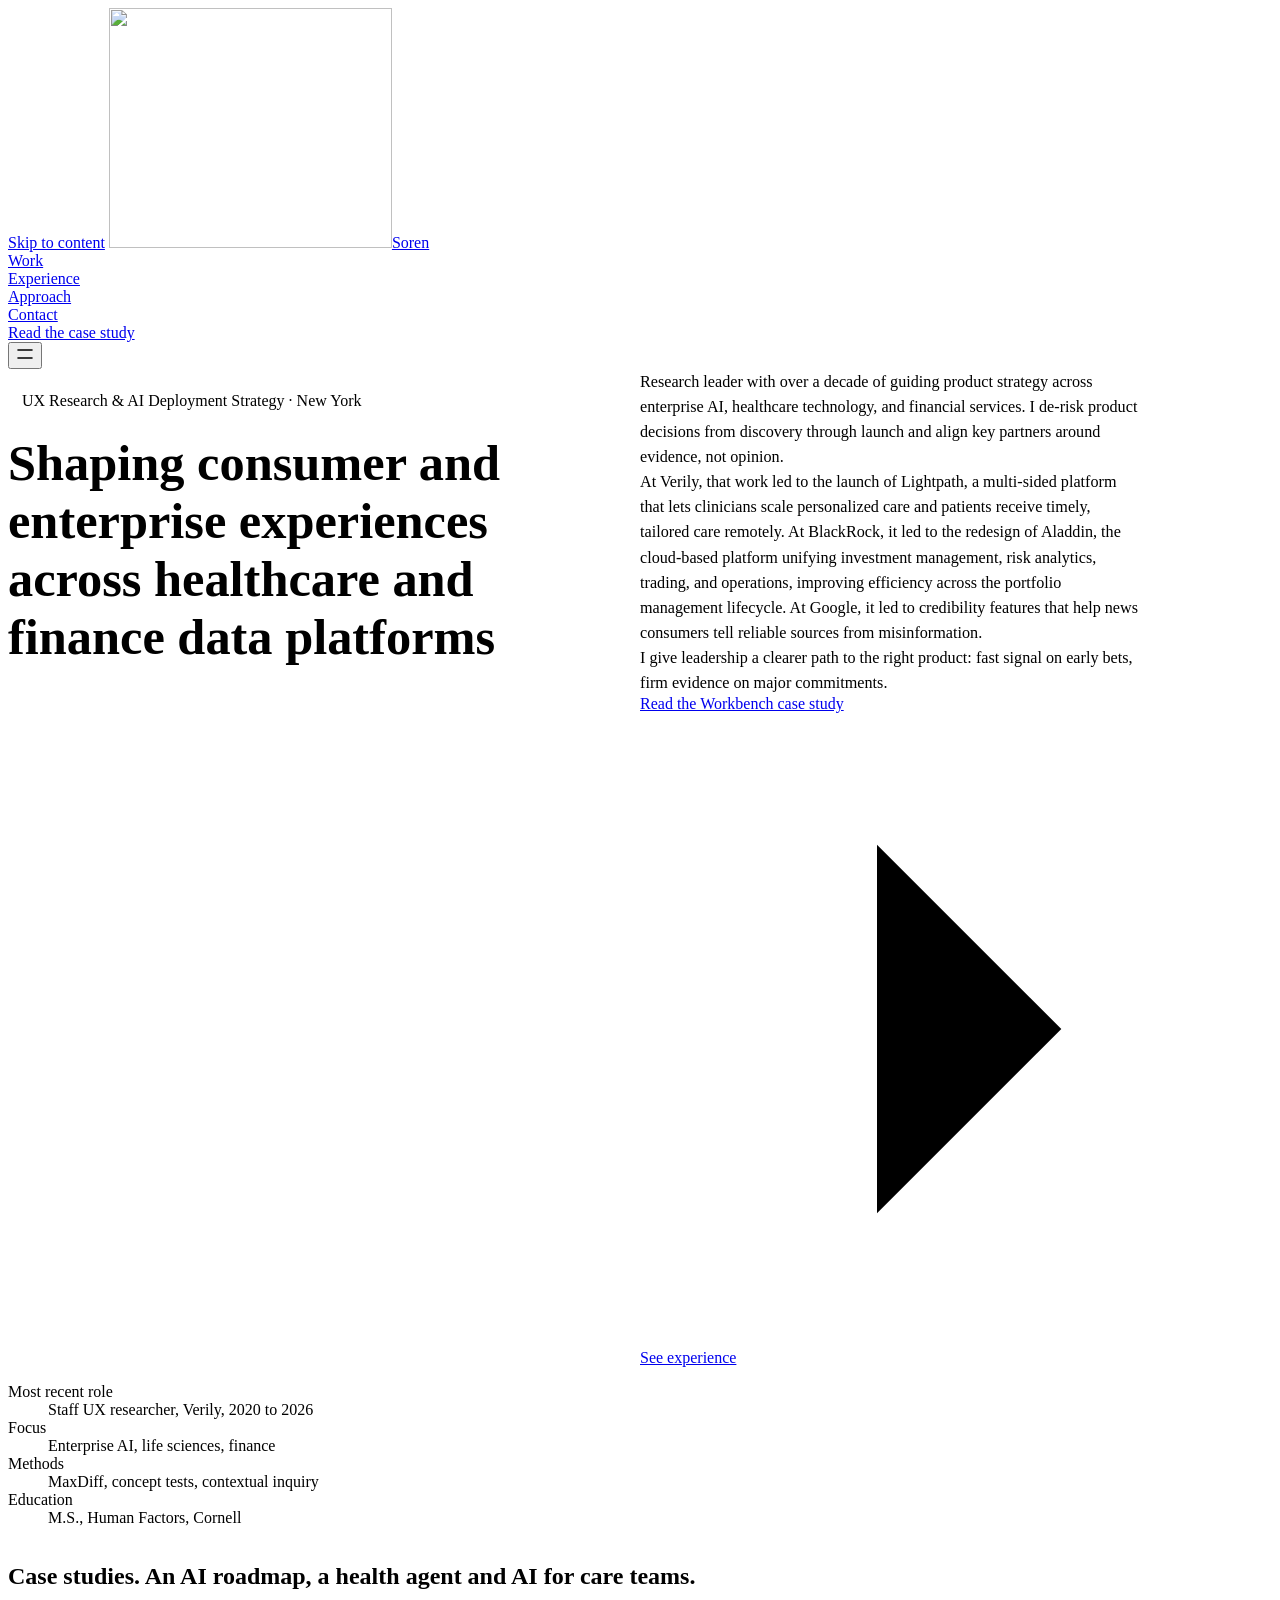
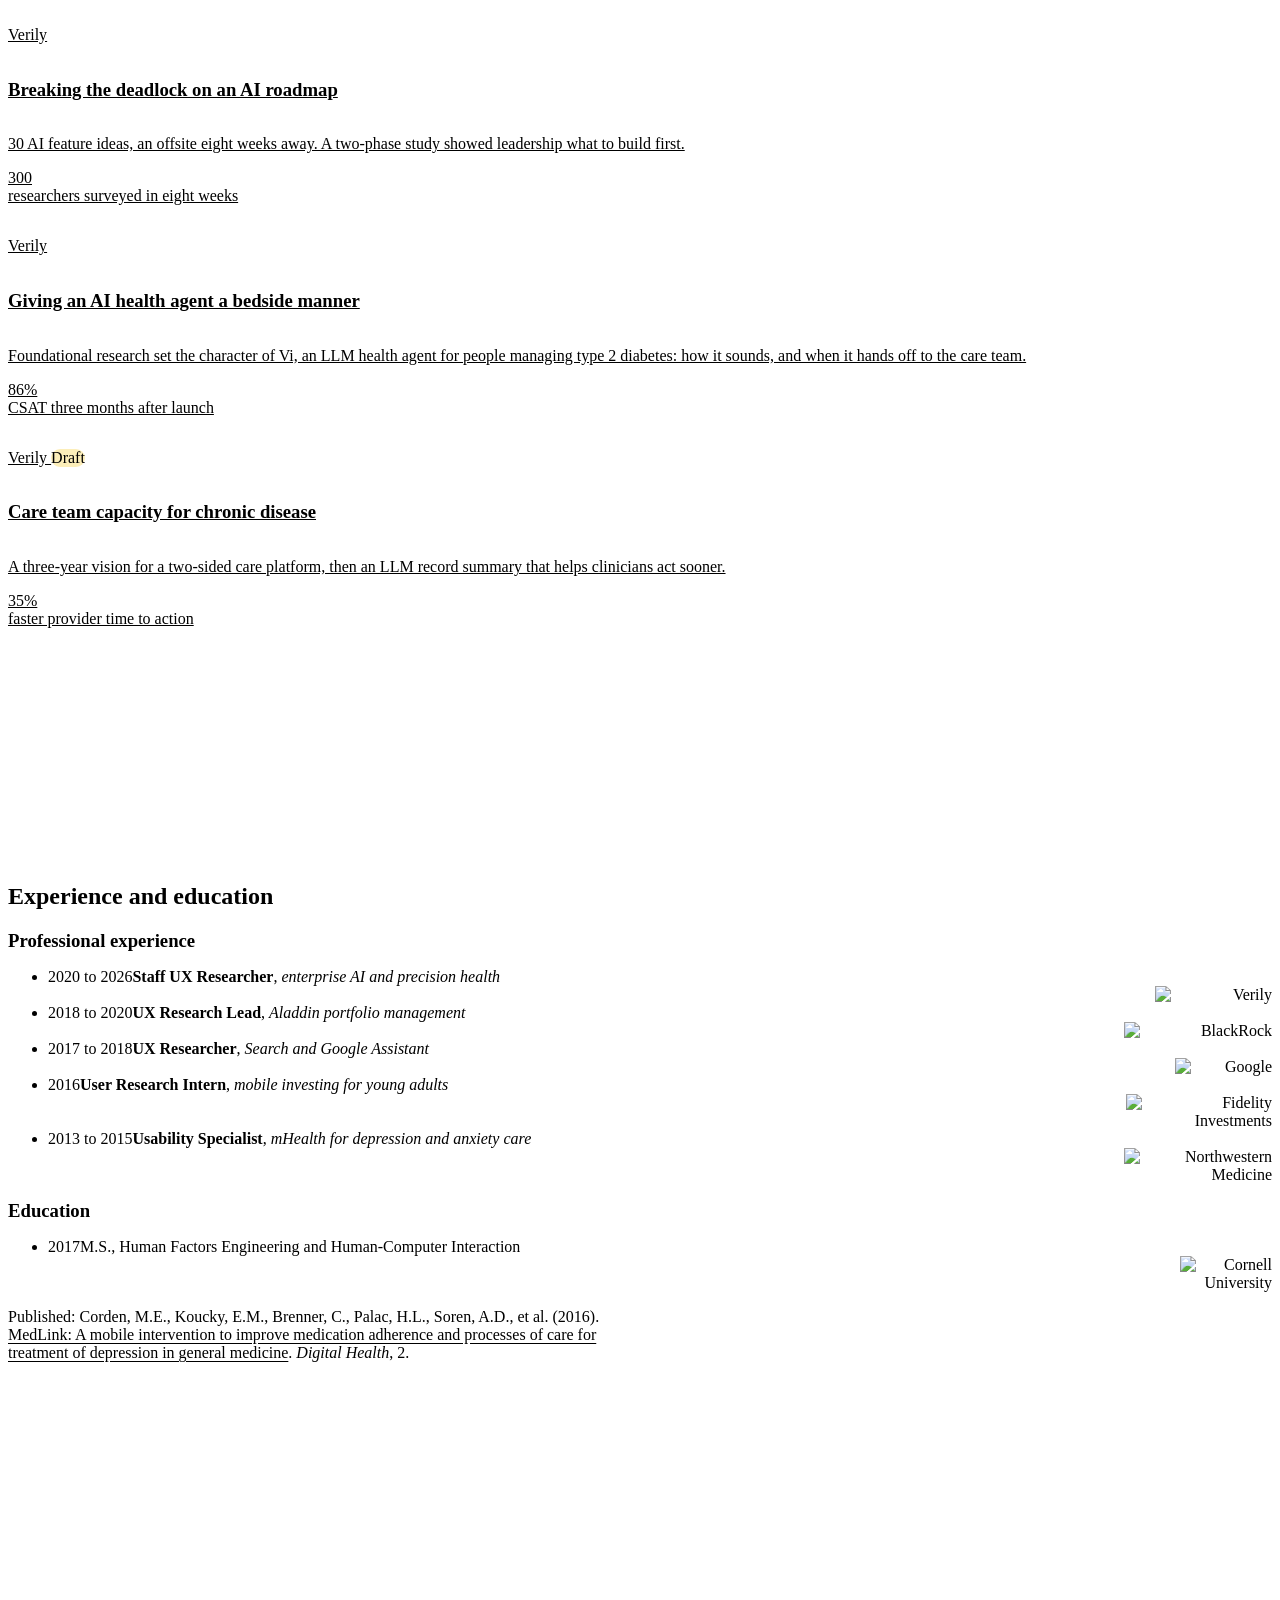
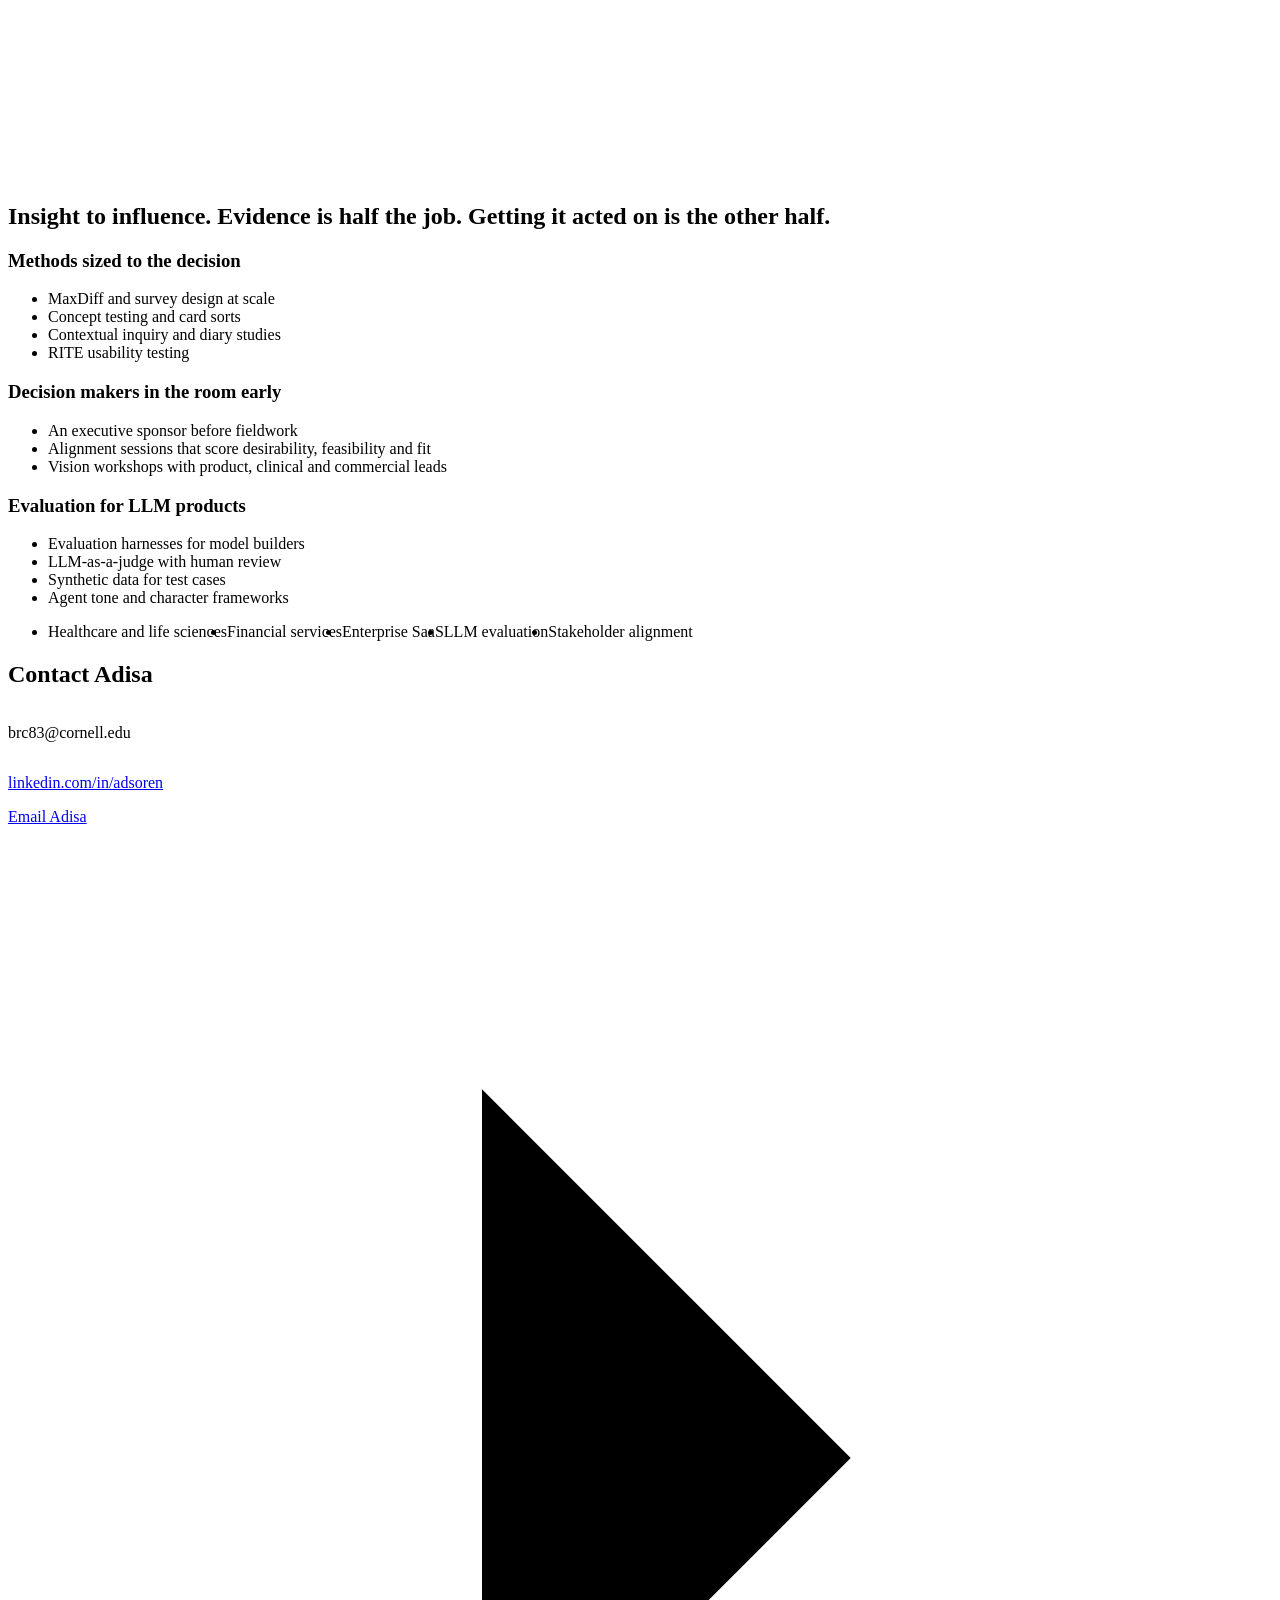
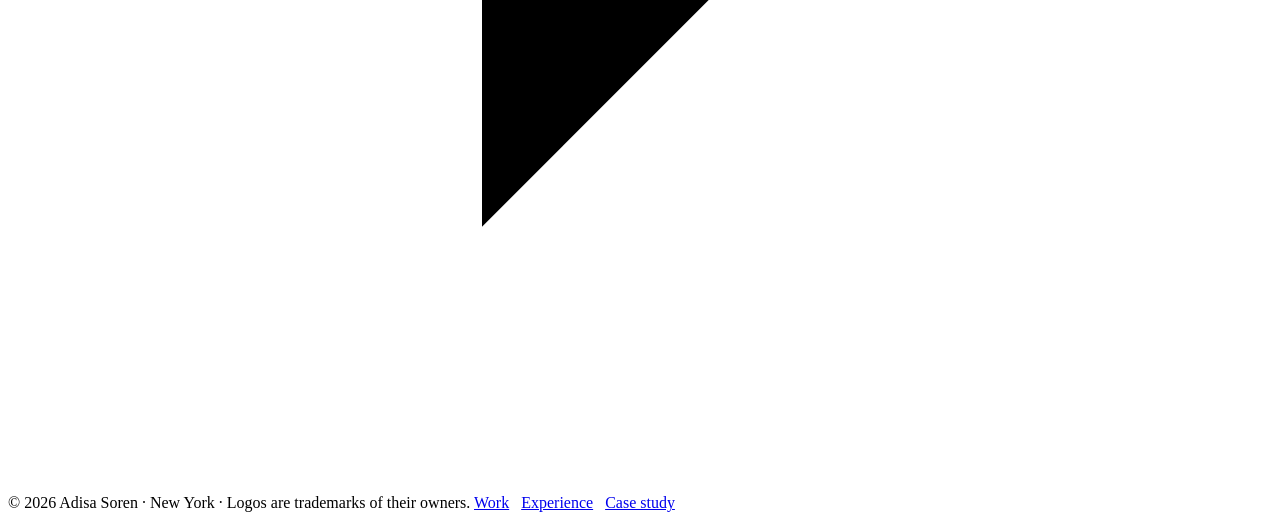
==== index.html @ fdfd2292 "Add files via upload" ====
<!doctype html>
<html lang="en" data-radius="soft" data-buttons="solid">
<head>
<meta charset="utf-8">
<meta name="viewport" content="width=device-width, initial-scale=1, viewport-fit=cover">
<title>Adisa Soren</title>
<meta name="description" content="Research leader in New York shaping consumer and enterprise experiences across healthcare and finance data platforms, at Verily, BlackRock and Google.">
<meta property="og:type" content="website">
<meta property="og:title" content="Adisa Soren: UX Research &amp; AI Deployment Strategy">
<meta property="og:description" content="Case studies and experience from Verily, BlackRock and Google.">
<meta name="theme-color" content="#f7f9fa">
<link rel="stylesheet" href="assets/site.css">
<style>
  /* page CSS: only what the system lacks */
  /* the role line as a pill: Kitsune blue on a pale tint of itself */
  .hero .hero-pill { display: inline-flex; align-items: center; width: fit-content; padding: 6px 14px; border-radius: 999px;
    background: color-mix(in oklab, var(--brand-blue) 11%, var(--bg)); color: var(--brand-blue); font-weight: 500; line-height: 1.3; }
  @media (max-width: 639px) { .hero .hero-pill { white-space: nowrap; font-size: clamp(11.5px, 3.3vw, 14px); padding: 5px 12px; } }
  @media (max-width: 359px) { .hero .hero-pill { white-space: normal; border-radius: 14px; } }
  /* a soft, semi-transparent disc behind the hero, rising from the lower left; purely decorative */
  main > .hero { overflow: hidden; }
  main > .hero::before { content: ""; position: absolute; z-index: 0; pointer-events: none; border-radius: 50%;
    width: clamp(520px, 58vw, 1100px); aspect-ratio: 1; left: calc(clamp(520px, 58vw, 1100px) * -0.42); bottom: calc(clamp(520px, 58vw, 1100px) * -0.5);
    background: radial-gradient(circle at 62% 38%, color-mix(in oklab, var(--brand-blue) 9%, transparent), color-mix(in oklab, var(--brand-blue) 5%, transparent) 70%); }
  main > .hero > .wrap { position: relative; z-index: 1; }
  /* hero: the headline on the left, the longer introduction on the right; stacked below 1024 */
  .hero-cols { display: grid; grid-template-columns: repeat(12, minmax(0, 1fr)); column-gap: var(--gutter); row-gap: var(--s-6); align-items: start; }
  .hero-cols__head { grid-column: 1 / span 5; }
  .hero-cols__head h1 { margin-top: var(--s-4); font-size: clamp(34px, 3vw + 12px, 56px); }
  /* a short laptop screen keeps the words and buttons on the first screen; the facts repeat in Experience below */
  @media (min-width: 1024px) and (max-height: 820px) { .hero .hero__facts { display: none; } }
  @media (min-width: 1180px) and (max-width: 1279px) { .hero-cols__body { grid-column: 6 / -1; gap: var(--s-4); } .hero .hero__lead--long { gap: var(--s-2); } }
  .hero-cols__body { grid-column: 7 / -1; display: grid; gap: var(--s-6); padding-top: var(--s-2); }
  .hero .hero__lead--long { display: grid; gap: var(--s-3); max-width: 62ch; font-size: clamp(15px, 0.28vw + 12.6px, 17px); line-height: 1.55; }
  .hero .hero__lead--long p { margin: 0; }
  .hero-cols__body .btn-row { margin-top: 0; }
  /* below 1180 the two columns stack, and the hero grows past the first screen rather than crowd it */
  @media (max-width: 1179px) {
    .hero-cols { row-gap: var(--s-5); }
    .hero-cols__head, .hero-cols__body { grid-column: 1 / -1; }
    .hero-cols__body { padding-top: 0; }
    main > .hero { height: auto; min-height: 100svh; }
  }
  .work-card { display: grid; gap: var(--s-4); align-content: start; color: inherit; }
  .work-card:hover h3 { text-decoration: underline; text-decoration-thickness: 1px; text-underline-offset: 4px; }
  .work-card .t-label { color: var(--muted); }
  .work-card dl { display: grid; grid-template-columns: repeat(3, minmax(0, 1fr)); gap: var(--s-4); margin: var(--s-3) 0 0; padding-top: var(--s-4); border-top: 1px solid var(--line); }
  .work-card dt { font-size: var(--t-small); color: var(--muted); }
  .work-card dd { margin: 0; }
  .work-card dd.t-stat { font-size: 32px; }
  /* the case study grid: nine cards, so this section grows past one screen */
  main > section#work { height: auto; min-height: 100vh; min-height: 100svh; }
  .work-grid { --card-gap: var(--gutter); }
  .work-grid .work-card { display: flex; flex-direction: column; }
  .work-card { gap: var(--s-3); }
  .work-card > p:not(.t-label):not(.work-card__metric) { color: var(--ink); }
  .work-card__metric { display: grid; gap: var(--s-1); margin-top: auto; padding-top: var(--s-4); border-top: 1px solid var(--line); }
  .draft-note { display: inline-block; margin-left: var(--s-2); font: 500 12px/1.4 var(--font-text); padding: 1px var(--s-2); border-radius: 999px; background: color-mix(in oklab, #f5c518 30%, transparent); color: var(--ink); }
  .tbd { background: color-mix(in oklab, #f5c518 30%, transparent); box-shadow: inset 0 -1px 0 #9a7600; border-radius: 2px; padding: 0 2px; }
  .rows__value { font-variant-numeric: tabular-nums; text-align: right; }
  .rows > li > p { grid-column: 1; color: var(--muted); font-size: var(--t-small); }
  .exp > li { grid-template-columns: 120px minmax(0, 1fr) auto; align-items: center; }
  .exp .rows__when { grid-column: 1; grid-row: 1; color: var(--muted); font-variant-numeric: tabular-nums; }
  .exp .rows__name { grid-column: 2; grid-row: 1; }
  .exp .rows__value { grid-column: 3; grid-row: 1; }
  .exp > li > p { grid-column: 2; grid-row: 2; }
  .exp-h { margin: 0 0 var(--s-4); }
  .exp .role { font-weight: 600; }
  .exp .rows__name i { font-weight: 400; }
  /* each logo fills as much of one 148 x 32 box as its shape allows (BlackRock sets the width); Cornell's seal lockup stands 90 tall */
  .exp .logo { display: block; width: var(--logo-w); height: auto; margin-left: auto; }
  @media (max-width: 639px) { .exp .logo { width: calc(var(--logo-w) * .7); } }
  .tm { color: var(--muted); }
  /* on a short screen this section grows past one screen instead of running into the next */
  main > section#experience { height: auto; min-height: 100vh; min-height: 100svh; }
  .edu-h { margin: var(--s-7) 0 var(--s-4); }
  .pub__link { color: var(--accent); text-decoration: underline; text-decoration-color: color-mix(in oklab, var(--accent) 40%, transparent); text-underline-offset: 3px; }
  .pub__link:hover { text-decoration-color: currentColor; }
  .pub { color: var(--muted); font-size: var(--t-small); max-width: 80ch; margin-top: var(--s-5); }
  .approach .card { gap: var(--s-3); }
  .approach .card ul { display: grid; gap: var(--s-2); color: var(--ink); }
  .approach .card li { padding-left: var(--s-4); position: relative; }
  .approach .card li::before { content: ""; position: absolute; left: 0; top: .7em; width: 6px; height: 1px; background: var(--ink); }
  .domains { display: flex; flex-wrap: wrap; gap: var(--s-2); margin-top: var(--s-6); }
  .domains li { font: 500 var(--t-label)/1 var(--font-text); padding: var(--s-2) var(--s-3); border: 1px solid var(--line-strong); border-radius: 999px; }
  .contact-lines { display: grid; gap: var(--s-2); font-size: var(--t-lead); }
  .contact-lines .sel { user-select: all; }
  @media (max-width: 639px) {
    .exp > li { grid-template-columns: minmax(0, 1fr) auto; }
    .exp .rows__when { grid-column: 1 / -1; grid-row: 1; }
    .exp .rows__name { grid-column: 1; grid-row: 2; }
    .exp .rows__value { grid-column: 2; grid-row: 2; }
    .exp > li > p { grid-column: 1 / -1; grid-row: 3; }
    .work-card dl { grid-template-columns: 1fr 1fr; }
  }
</style>
</head>
<body>
<header class="nav">
  <div class="wrap nav__bar">
    <a class="skip-link" href="#top">Skip to content</a>
    <a class="nav__logo" aria-label="Adisa Soren, home" href="#top"><span class="nav__lockup"><img class="nav__mark" src="assets/logos/adisa-mark.png" alt="" width="283" height="240"><span class="nav__word" aria-hidden="true">Soren</span></span></a>
    <nav class="nav__links" aria-label="Main">
      <div class="nav__item"><a class="nav__link" href="#work">Work</a></div>
      <div class="nav__item"><a class="nav__link" href="#experience">Experience</a></div>
      <div class="nav__item"><a class="nav__link" href="#approach">Approach</a></div>
      <div class="nav__item"><a class="nav__link" href="#contact">Contact</a></div>
    </nav>
    <div class="nav__actions">
      <a class="btn btn--primary" href="workbench.html">Read the case study</a>
    </div>
    <button class="nav__toggle" type="button" aria-expanded="false" aria-label="Menu">
      <svg width="18" height="18" viewBox="0 0 18 18" aria-hidden="true"><path d="M2 5h14M2 13h14" stroke="currentColor" stroke-width="1.6" stroke-linecap="round"/></svg>
    </button>
  </div>
</header>

<main id="top">
  <section class="hero hero--statement" aria-labelledby="hero-h">
    <div class="wrap"><div class="hero-text hero__in">
      <div class="hero-cols">
        <div class="hero-cols__head">
          <p class="hero-notice hero-pill">UX Research &amp; AI Deployment Strategy · New York</p>
          <h1 id="hero-h">Shaping consumer and enterprise experiences across healthcare and finance data platforms</h1>
        </div>
        <div class="hero-cols__body">
        <div class="hero__lead hero__lead--long">
          <p>Research leader with over a decade of guiding product strategy across enterprise AI, healthcare technology, and financial services. I de-risk product decisions from discovery through launch and align key partners around evidence, not opinion.</p>
          <p>At Verily, that work led to the launch of Lightpath, a multi-sided platform that lets clinicians scale personalized care and patients receive timely, tailored care remotely. At BlackRock, it led to the redesign of Aladdin, the cloud-based platform unifying investment management, risk analytics, trading, and operations, improving efficiency across the portfolio management lifecycle. At Google, it led to credibility features that help news consumers tell reliable sources from misinformation.</p>
          <p>I give leadership a clearer path to the right product: fast signal on early bets, firm evidence on major commitments.</p>
        </div>
        <div class="btn-row">
          <a class="btn btn--primary" href="workbench.html">Read the Workbench case study<svg class="m-arrow" viewBox="0 0 12 12" aria-hidden="true"><path class="m-arrow__stem" d="M1 6h8"/><path class="m-arrow__head" d="M4.5 2.5 8 6l-3.5 3.5"/></svg></a>
          <a class="btn btn--secondary" href="#experience">See experience</a>
        </div>
        </div>
      </div>
      <dl class="hero__facts">
        <div><dt>Most recent role</dt><dd>Staff UX researcher, Verily, 2020 to 2026</dd></div>
        <div><dt>Focus</dt><dd>Enterprise AI, life sciences, finance</dd></div>
        <div><dt>Methods</dt><dd>MaxDiff, concept tests, contextual inquiry</dd></div>
        <div><dt>Education</dt><dd>M.S., Human Factors, Cornell</dd></div>
      </dl>
    </div></div>
  </section>

  <section class="section" id="work" aria-labelledby="work-h">
    <div class="wrap">
      <div class="section-head">
        <h2 id="work-h">Case studies. <span class="muted">An AI roadmap, a health agent and AI for care teams.</span></h2>
      </div>
      <div class="grid work-grid">
        <a class="card work-card span-4" href="workbench.html">
          <p class="t-label">Verily </p>
          <h3>Breaking the deadlock on an AI roadmap</h3>
          <p>30 AI feature ideas, an offsite eight weeks away. A two-phase study showed leadership what to build first.</p>
          <p class="work-card__metric"><span class="t-stat">300</span><span class="t-small muted">researchers surveyed in eight weeks</span></p>
        </a>
        <a class="card work-card span-4" href="violet.html">
          <p class="t-label">Verily</p>
          <h3>Giving an AI health agent a bedside manner</h3>
          <p>Foundational research set the character of Vi, an LLM health agent for people managing type 2 diabetes: how it sounds, and when it hands off to the care team.</p>
          <p class="work-card__metric"><span class="t-stat">86%</span><span class="t-small muted">CSAT three months after launch</span></p>
        </a>
        <a class="card work-card span-4" href="lightpath.html">
          <p class="t-label">Verily <span class="draft-note">Draft</span></p>
          <h3>Care team capacity for chronic disease</h3>
          <p>A three-year vision for a two-sided care platform, then an LLM record summary that helps clinicians act sooner.</p>
          <p class="work-card__metric"><span class="t-stat">35%</span><span class="t-small muted">faster provider time to action</span></p>
        </a>
      </div>
    </div>
  </section>

  <section class="section" id="experience" aria-labelledby="exp-h">
    <div class="wrap">
      <div class="section-head">
        <h2 id="exp-h">Experience and education</h2>
      </div>
      <h3 class="t-card exp-h" id="professional-experience">Professional experience</h3>
      <ul class="rows exp">
        <li><span class="rows__when">2020 to 2026</span><span class="rows__name"><b class="role">Staff UX Researcher</b>, <i>enterprise AI and precision health</i></span><span class="rows__value"><img class="logo" src="assets/logos/verily.png" alt="Verily" style="--logo-w: 117px" loading="lazy"></span></li>
        <li><span class="rows__when">2018 to 2020</span><span class="rows__name"><b class="role">UX Research Lead</b>, <i>Aladdin portfolio management</i></span><span class="rows__value"><img class="logo" src="assets/logos/blackrock.png" alt="BlackRock" style="--logo-w: 148px" loading="lazy"></span></li>
        <li><span class="rows__when">2017 to 2018</span><span class="rows__name"><b class="role">UX Researcher</b>, <i>Search and Google Assistant</i></span><span class="rows__value"><img class="logo" src="assets/logos/google.png" alt="Google" style="--logo-w: 97px" loading="lazy"></span></li>
        <li><span class="rows__when">2016</span><span class="rows__name"><b class="role">User Research Intern</b>, <i>mobile investing for young adults</i></span><span class="rows__value"><img class="logo" src="assets/logos/fidelity.png" alt="Fidelity Investments" style="--logo-w: 146px" loading="lazy"></span></li>
        <li><span class="rows__when">2013 to 2015</span><span class="rows__name"><b class="role">Usability Specialist</b>, <i>mHealth for depression and anxiety care</i></span><span class="rows__value"><img class="logo" src="assets/logos/northwestern-medicine.png" alt="Northwestern Medicine" style="--logo-w: 148px" loading="lazy"></span></li>
      </ul>
      <h3 class="t-card edu-h" id="education">Education</h3>
      <ul class="rows exp">
        <li><span class="rows__when">2017</span><span class="rows__name">M.S., Human Factors Engineering and Human-Computer Interaction</span><span class="rows__value"><img class="logo" src="assets/logos/cornell.png" alt="Cornell University" style="--logo-w: 92px" loading="lazy"></span></li>
      </ul>
      <p class="pub">Published: Corden, M.E., Koucky, E.M., Brenner, C., Palac, H.L., Soren, A.D., et al. (2016). <a class="pub__link" href="https://pubmed.ncbi.nlm.nih.gov/29942564/" target="_blank" rel="noopener">MedLink: A mobile intervention to improve medication adherence and processes of care for treatment of depression in general medicine</a>. <i>Digital Health</i>, 2.</p>
    </div>
  </section>

  <section class="section approach" id="approach" aria-labelledby="approach-h">
    <div class="wrap">
      <div class="section-head">
        <h2 id="approach-h">Insight to influence. <span class="muted">Evidence is half the job. Getting it acted on is the other half.</span></h2>
      </div>
      <div class="grid">
        <article class="card span-4">
          <h3>Methods sized to the decision</h3>
          <ul>
            <li>MaxDiff and survey design at scale</li>
            <li>Concept testing and card sorts</li>
            <li>Contextual inquiry and diary studies</li>
            <li>RITE usability testing</li>
          </ul>
        </article>
        <article class="card span-4">
          <h3>Decision makers in the room early</h3>
          <ul>
            <li>An executive sponsor before fieldwork</li>
            <li>Alignment sessions that score desirability, feasibility and fit</li>
            <li>Vision workshops with product, clinical and commercial leads</li>
          </ul>
        </article>
        <article class="card span-4">
          <h3>Evaluation for LLM products</h3>
          <ul>
            <li>Evaluation harnesses for model builders</li>
            <li>LLM-as-a-judge with human review</li>
            <li>Synthetic data for test cases</li>
            <li>Agent tone and character frameworks</li>
          </ul>
        </article>
      </div>
      <ul class="domains" aria-label="Domains">
        <li>Healthcare and life sciences</li><li>Financial services</li><li>Enterprise SaaS</li><li>LLM evaluation</li><li>Stakeholder alignment</li>
      </ul>
    </div>
  </section>
</main>

<footer class="footer closing" id="contact" aria-labelledby="close-h">
  <div class="wrap">
    <div class="closing__cta close--type">
      <div class="section-head">
        <h2 id="close-h">Contact Adisa</h2>
        <div class="contact-lines">
          <p><span class="sel">brc83@cornell.edu</span></p>
          <p><a class="link" href="https://www.linkedin.com/in/adsoren/" target="_blank" rel="noopener">linkedin.com/in/adsoren</a></p>
        </div>
      </div>
      <a class="btn btn--primary btn--xl btn--wide" href="mailto:brc83@cornell.edu">Email Adisa<svg class="m-arrow" viewBox="0 0 12 12" aria-hidden="true"><path class="m-arrow__stem" d="M1 6h8"/><path class="m-arrow__head" d="M4.5 2.5 8 6l-3.5 3.5"/></svg></a>
    </div>
    <div class="closing__links">
      <div class="footer__legal">
        <span>&copy; 2026 Adisa Soren · New York <span class="tm">· Logos are trademarks of their owners.</span></span>
        <span><a href="#work">Work</a> &nbsp; <a href="#experience">Experience</a> &nbsp; <a href="workbench.html">Case study</a></span>
      </div>
    </div>
  </div>
</footer>
<script src="assets/site.js"></script>
</body>
</html>
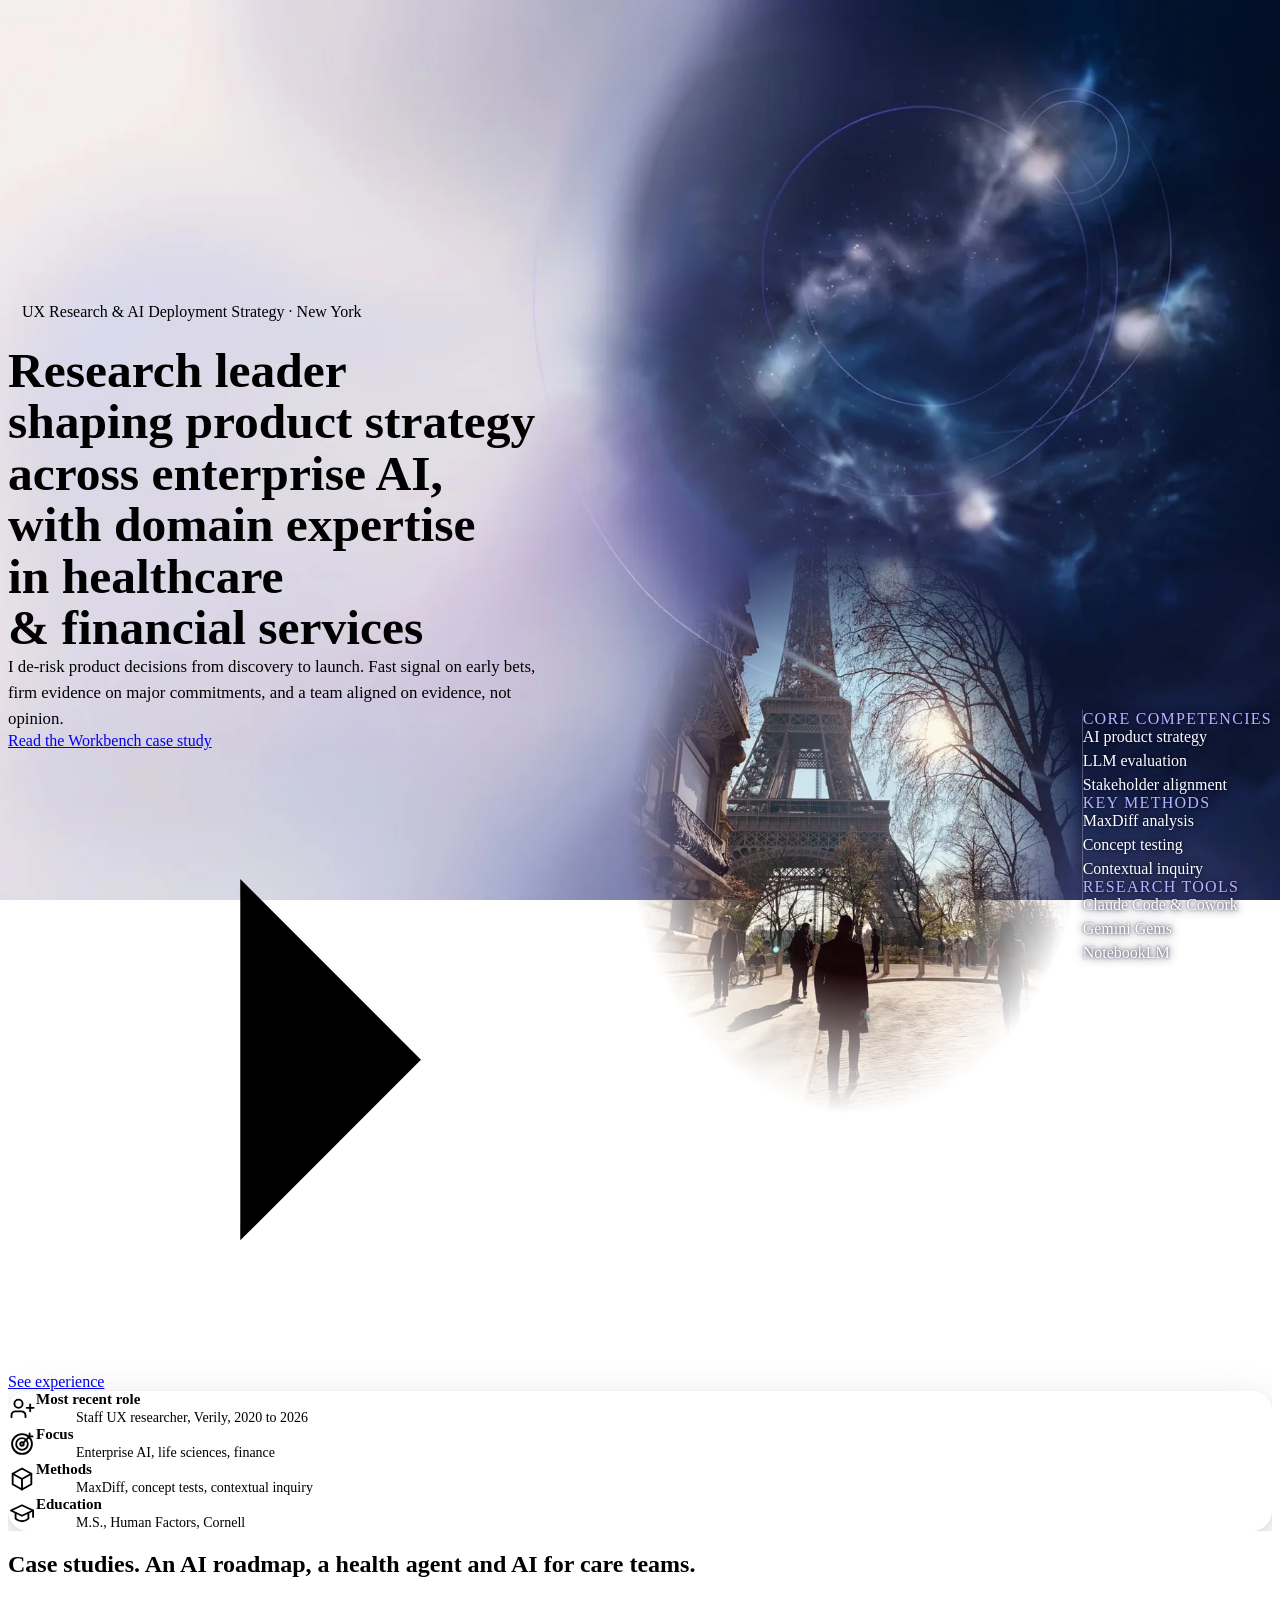
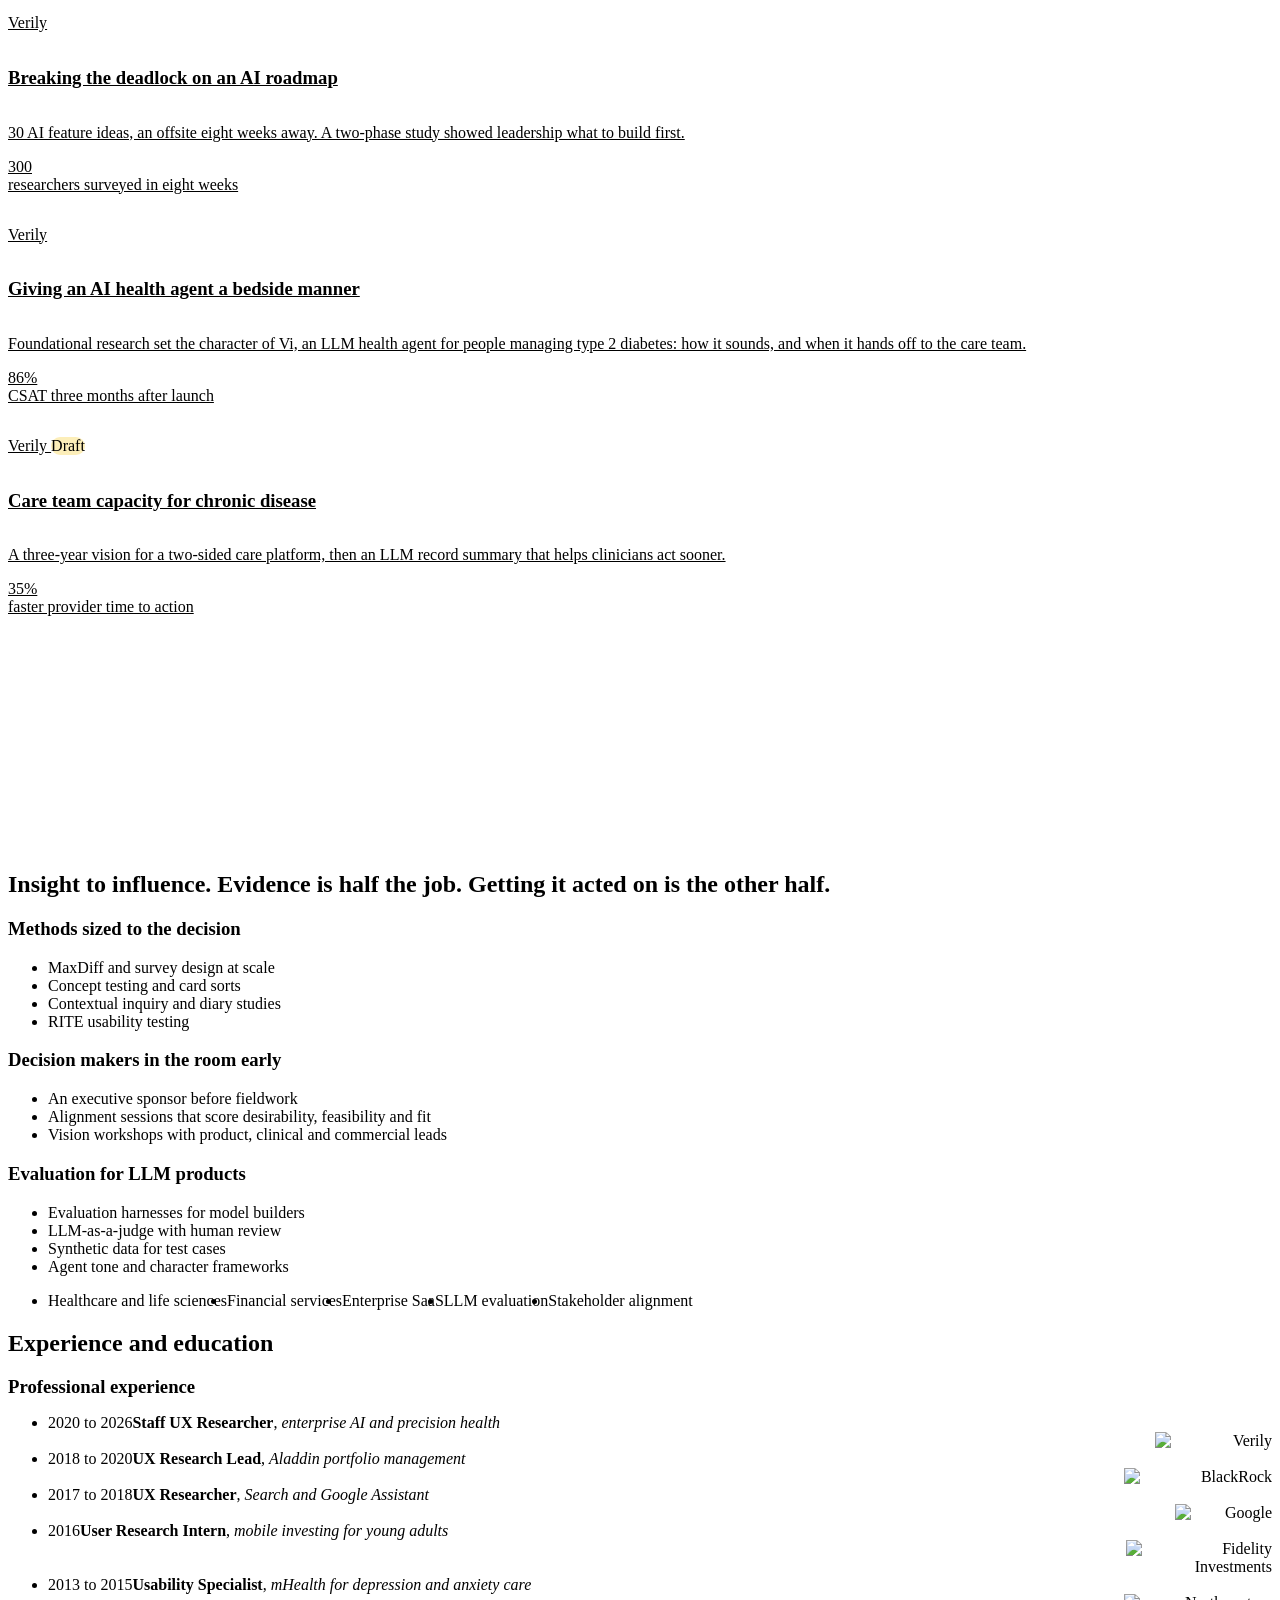
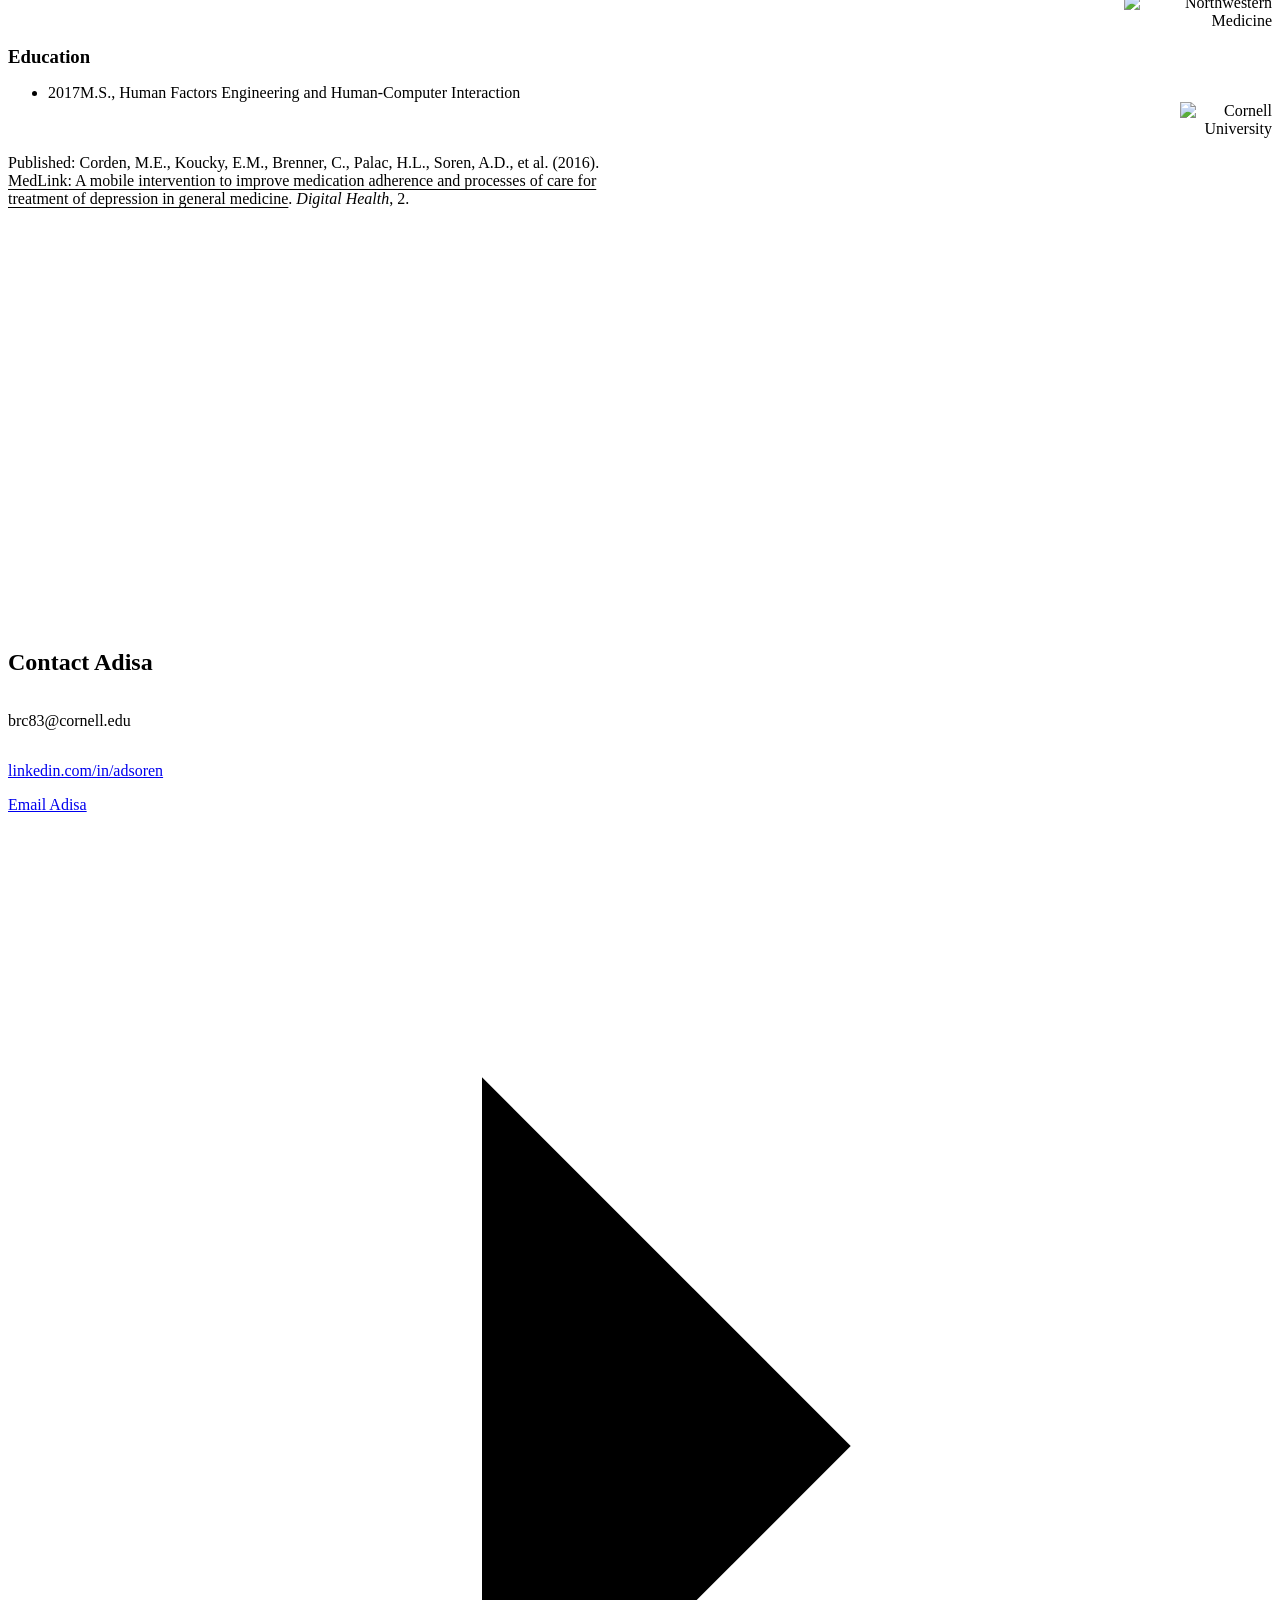
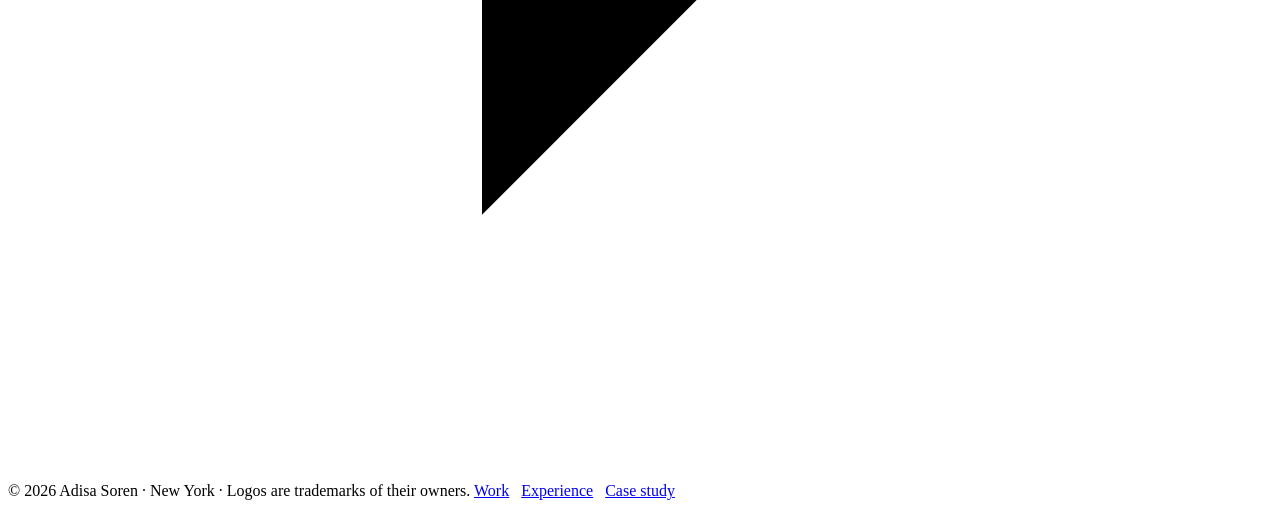
==== commit 6db0b49e: "Add files via upload" ====
--- a/index.html
+++ b/index.html
@@ -4,42 +4,124 @@
 <meta charset="utf-8">
 <meta name="viewport" content="width=device-width, initial-scale=1, viewport-fit=cover">
 <title>Adisa Soren</title>
-<meta name="description" content="Research leader in New York shaping consumer and enterprise experiences across healthcare and finance data platforms, at Verily, BlackRock and Google.">
+<meta name="description" content="Research leader in New York shaping product strategy across enterprise AI, with domain expertise in healthcare and financial services, at Verily, BlackRock and Google.">
 <meta property="og:type" content="website">
 <meta property="og:title" content="Adisa Soren: UX Research &amp; AI Deployment Strategy">
 <meta property="og:description" content="Case studies and experience from Verily, BlackRock and Google.">
-<meta name="theme-color" content="#f7f9fa">
+<meta name="theme-color" content="#f7f5f0">
 <link rel="stylesheet" href="assets/site.css">
 <style>
   /* page CSS: only what the system lacks */
+  /* the home header: the four section links centred between the lockup and the icons, larger, bold, in the lockup's
+     warm grey; the blue underline still marks hover and focus */
+  .nav--home .nav__link { color: #494843; font-weight: 600; font-size: 17px; padding: 0 var(--s-2); }
+  @media (min-width: 1024px) {
+    .nav--home .nav__bar { display: grid; grid-template-columns: 1fr auto 1fr; gap: var(--s-5); }
+    .nav--home .nav__logo { justify-self: start; }
+    .nav--home .nav__links { flex: none; justify-self: center; gap: var(--s-6); }
+    .nav--home .nav__actions { justify-self: end; }
+    .nav--home .nav__link::before { left: var(--s-2); right: var(--s-2); }
+  }
+  @media (min-width: 1024px) and (max-width: 1279px) {
+    .nav--home .nav__links { gap: var(--s-3); }
+    .nav--home .nav__link { font-size: 15.5px; }
+  }
+  @media (min-width: 1440px) { .nav--home .nav__link { font-size: 18px; } .nav--home .nav__links { gap: var(--s-7); } }
+  /* at the top of the home page (wide screens, where the sea runs up behind the header) the header is see-through:
+     the lockup, Case Studies and Research Strategy sit on the light side in grey; Employment History, Contact and the
+     icons sit on the sea in white. Once the page scrolls, the solid fill and grey return. */
+  @media (min-width: 1180px) {
+    .nav--home { transition: background-color .25s ease, border-color .25s ease; }
+    .nav--home .nav__links { gap: max(var(--s-6), 40px); }
+    .nav--home.is-top { background: transparent; border-bottom-color: transparent; }
+    .nav--home.is-top .nav__item:nth-child(n+3) .nav__link { color: #fff; }
+    .nav--home.is-top .nav__icon { color: #fff; }
+    .nav--home.is-top a.nav__icon:hover, .nav--home.is-top a.nav__icon:focus-visible { color: #fff; background: rgba(255, 255, 255, .14); }
+  }
+  @media (min-width: 1440px) { .nav--home .nav__links { gap: var(--s-7); } }
   /* the role line as a pill: Kitsune blue on a pale tint of itself */
   .hero .hero-pill { display: inline-flex; align-items: center; width: fit-content; padding: 6px 14px; border-radius: 999px;
     background: color-mix(in oklab, var(--brand-blue) 11%, var(--bg)); color: var(--brand-blue); font-weight: 500; line-height: 1.3; }
   @media (max-width: 639px) { .hero .hero-pill { white-space: nowrap; font-size: clamp(11.5px, 3.3vw, 14px); padding: 5px 12px; } }
   @media (max-width: 359px) { .hero .hero-pill { white-space: normal; border-radius: 14px; } }
-  /* a soft, semi-transparent disc behind the hero, rising from the lower left; purely decorative */
-  main > .hero { overflow: hidden; }
-  main > .hero::before { content: ""; position: absolute; z-index: 0; pointer-events: none; border-radius: 50%;
-    width: clamp(520px, 58vw, 1100px); aspect-ratio: 1; left: calc(clamp(520px, 58vw, 1100px) * -0.42); bottom: calc(clamp(520px, 58vw, 1100px) * -0.5);
-    background: radial-gradient(circle at 62% 38%, color-mix(in oklab, var(--brand-blue) 9%, transparent), color-mix(in oklab, var(--brand-blue) 5%, transparent) 70%); }
-  main > .hero > .wrap { position: relative; z-index: 1; }
-  /* hero: the headline on the left, the longer introduction on the right; stacked below 1024 */
-  .hero-cols { display: grid; grid-template-columns: repeat(12, minmax(0, 1fr)); column-gap: var(--gutter); row-gap: var(--s-6); align-items: start; }
-  .hero-cols__head { grid-column: 1 / span 5; }
-  .hero-cols__head h1 { margin-top: var(--s-4); font-size: clamp(34px, 3vw + 12px, 56px); }
-  /* a short laptop screen keeps the words and buttons on the first screen; the facts repeat in Experience below */
-  @media (min-width: 1024px) and (max-height: 820px) { .hero .hero__facts { display: none; } }
-  @media (min-width: 1180px) and (max-width: 1279px) { .hero-cols__body { grid-column: 6 / -1; gap: var(--s-4); } .hero .hero__lead--long { gap: var(--s-2); } }
-  .hero-cols__body { grid-column: 7 / -1; display: grid; gap: var(--s-6); padding-top: var(--s-2); }
-  .hero .hero__lead--long { display: grid; gap: var(--s-3); max-width: 62ch; font-size: clamp(15px, 0.28vw + 12.6px, 17px); line-height: 1.55; }
-  .hero .hero__lead--long p { margin: 0; }
-  .hero-cols__body .btn-row { margin-top: 0; }
-  /* below 1180 the two columns stack, and the hero grows past the first screen rather than crowd it */
+
+  /* ---- the octopus hero: light words on the left, the deep-sea panel on the right, the facts on a floating card */
+  .hero--oct { --sea-0: #2b2c96; --sea-1: #171a63; --sea-2: #0b0e33; --sea-3: #070920; overflow: hidden; isolation: isolate;
+    background: radial-gradient(60% 70% at 18% 40%, color-mix(in oklab, var(--brand-blue) 6%, var(--bg)), var(--bg) 70%); }
+  .hero--oct > .wrap { position: relative; z-index: 1; }
+  /* the hero background, used as supplied: it covers the hero from the top, centred */
+  .oct-bg { position: absolute; z-index: 0; inset: 0; pointer-events: none;
+    background: url(assets/img/hero-bg-1600.webp) no-repeat center top / cover; }
+  @media (min-width: 1600px), (min-resolution: 1.5dppx) and (min-width: 1180px) {
+    .oct-bg { background-image: url(assets/img/hero-bg.webp); }
+  }
+
+  .oct-grid { display: grid; grid-template-columns: minmax(0, 6fr) minmax(0, 4.4fr) max-content; column-gap: var(--s-5); align-items: center; flex: 1 1 auto; min-height: 0; padding-bottom: var(--s-6); }
+  .oct-copy { grid-column: 1; container-type: inline-size; display: grid; gap: var(--s-4); align-content: center; }
+  .oct-copy h1 { margin: 0; hyphens: manual; -webkit-hyphens: manual; max-width: none; line-height: 1.04;
+    font-size: clamp(30px, min(calc(100cqi / 10.6), 5.5svh), 60px); }
+  .oct-copy h1 > span { display: block; }
+  .oct-copy h1 .oct-accent { color: var(--brand-blue); }
+  @media (min-width: 1180px) { .oct-copy h1 > span { white-space: nowrap; } }
+  .hero .oct-lead { margin: 0; max-width: 560px; font-size: clamp(16px, 0.3vw + 13px, 18px); line-height: 1.55; color: var(--ink); }
+  .oct-copy .btn-row { margin-top: var(--s-1); }
+
+  .oct-art { grid-column: 2; margin: 0; position: relative; align-self: stretch; display: grid; place-items: center; min-height: 0; }
+  .oct-art img { width: 112%; max-width: none; height: auto; max-height: 100%; object-fit: contain; margin-left: -4%;
+    filter: drop-shadow(0 0 28px rgba(70, 90, 255, .45)) drop-shadow(0 18px 40px rgba(0, 0, 0, .35)); }
+
+  .oct-panel { grid-column: 3; align-self: center; display: grid; gap: var(--s-5); padding-left: var(--s-5);
+    border-left: 1px solid rgba(255, 255, 255, .28); color: #fff; }
+  .oct-panel__h { margin: 0 0 var(--s-2); font: 600 12px/1.3 var(--font-text); letter-spacing: .08em; text-transform: uppercase; color: #b9b2ff; }
+  .oct-panel ul { margin: 0; padding: 0; list-style: none; display: grid; gap: 6px; }
+  .oct-panel li { font: 500 15px/1.35 var(--font-text); color: #fff; white-space: nowrap; }
+
+  /* the facts on a floating white card that overlaps the sea */
+  .hero--oct .oct-facts { margin: 0; padding: var(--s-5) var(--s-6); border: 0; border-radius: 20px; background: #fff;
+    box-shadow: 0 18px 50px rgba(18, 22, 70, .16), 0 2px 6px rgba(18, 22, 70, .06); position: relative; z-index: 2; }
+  .hero--oct .oct-facts > div { display: grid; grid-template-columns: auto minmax(0, 1fr); column-gap: var(--s-4); row-gap: 2px; align-content: center; }
+  .hero--oct .oct-facts > div + div { border-left: 1px solid var(--line); padding-left: var(--s-5); }
+  .oct-facts__icon { grid-row: 1 / span 2; color: var(--brand-blue); align-self: center; }
+  .hero--oct .oct-facts dt { color: var(--ink); font-weight: 600; font-size: 15px; }
+  .hero--oct .oct-facts dd { font-size: 14px; font-weight: 400; color: var(--ink); }
+
+  /* a short laptop screen keeps the words, the octopus and the buttons on the first screen; the facts repeat in Employment History */
+  @media (min-width: 1180px) and (max-height: 840px) { .hero--oct .oct-facts { display: none; } .oct-grid { padding-bottom: 0; } }
+
+  /* below 1180: the words, then the sea as a rounded panel holding the octopus and the three lists, then the facts */
   @media (max-width: 1179px) {
-    .hero-cols { row-gap: var(--s-5); }
-    .hero-cols__head, .hero-cols__body { grid-column: 1 / -1; }
-    .hero-cols__body { padding-top: 0; }
-    main > .hero { height: auto; min-height: 100svh; }
+    main > .hero--oct { height: auto; min-height: 100svh; }
+    .oct-bg { display: none; }
+    .oct-grid { row-gap: var(--s-6); padding-bottom: var(--s-6); }
+    .oct-copy { grid-column: 1 / -1; }
+    .oct-art, .oct-panel { grid-column: 1 / -1; }
+    .oct-art { border-radius: 24px 24px 0 0; padding: var(--s-6) var(--s-5) var(--s-2); margin-bottom: calc(var(--s-6) * -1);
+      background: radial-gradient(60% 70% at 50% 55%, color-mix(in oklab, #2b2c96 85%, #6b4bd6), #171a63 55%, #0b0e33); }
+    .oct-art img { width: min(100%, 560px); margin: 0; max-height: none; }
+    .oct-panel li { white-space: normal; }
+    .oct-grid { grid-template-columns: minmax(0, 1fr); }
+    .oct-panel { border-left: 0; border-radius: 0 0 24px 24px; padding: var(--s-5) var(--s-6) var(--s-6); background: #0b0e33;
+      grid-template-columns: repeat(3, minmax(0, 1fr)); gap: var(--s-5); }
+    .hero--oct .oct-facts { grid-template-columns: repeat(2, minmax(0, 1fr)); row-gap: var(--s-5); }
+    .hero--oct .oct-facts > div { grid-column: auto; }
+    .hero--oct .oct-facts > div:nth-child(3) { border-left: 0; padding-left: 0; }
+  }
+  @media (max-width: 639px) {
+    .oct-panel { grid-template-columns: minmax(0, 1fr); }
+    .oct-art { padding: var(--s-5) var(--s-3) 0; }
+  }
+  /* exploring: the photo emerging from the background. No frame: its edges dissolve through a soft oval mask, so the
+     sky and street fade into the sea instead of stopping at a border. */
+  .oct-art img.oct-photo { display: block; margin: 0; filter: none; box-shadow: none; border-radius: 0;
+    width: min(100%, 60svh, 560px); height: auto; max-height: none; aspect-ratio: 3 / 4; object-fit: cover; object-position: 45% 40%;
+    -webkit-mask-image: radial-gradient(closest-side ellipse at 50% 48%, #000 52%, rgba(0, 0, 0, .55) 74%, transparent 100%);
+            mask-image: radial-gradient(closest-side ellipse at 50% 48%, #000 52%, rgba(0, 0, 0, .55) 74%, transparent 100%); }
+  @media (max-width: 1179px) { .oct-art img.oct-photo { width: min(100%, 440px); } }
+  /* the background has bright glowing orbs: a soft dark halo keeps the white text readable wherever one sits behind it */
+  .oct-panel li, .oct-panel__h { text-shadow: 0 0 10px rgba(6, 8, 40, .85), 0 0 3px rgba(6, 8, 40, .7); }
+  @media (min-width: 1180px) {
+    .nav--home.is-top .nav__item:nth-child(n+3) .nav__link { text-shadow: 0 0 10px rgba(6, 8, 40, .7), 0 0 2px rgba(6, 8, 40, .6); }
+    .nav--home.is-top .nav__item:nth-child(-n+2) .nav__link { text-shadow: 0 0 10px rgba(255, 255, 255, .8); }
   }
   .work-card { display: grid; gap: var(--s-4); align-content: start; color: inherit; }
   .work-card:hover h3 { text-decoration: underline; text-decoration-thickness: 1px; text-underline-offset: 4px; }
@@ -96,18 +178,20 @@
 </style>
 </head>
 <body>
-<header class="nav">
+<header class="nav nav--home">
   <div class="wrap nav__bar">
     <a class="skip-link" href="#top">Skip to content</a>
-    <a class="nav__logo" aria-label="Adisa Soren, home" href="#top"><span class="nav__lockup"><img class="nav__mark" src="assets/logos/adisa-mark.png" alt="" width="283" height="240"><span class="nav__word" aria-hidden="true">Soren</span></span></a>
+    <a class="nav__logo" aria-label="Adisa Soren, home" href="#top"><img class="nav__lockup-img" src="assets/logos/soren-lockup.svg" alt="" width="684" height="240"></a>
     <nav class="nav__links" aria-label="Main">
-      <div class="nav__item"><a class="nav__link" href="#work">Work</a></div>
-      <div class="nav__item"><a class="nav__link" href="#experience">Experience</a></div>
-      <div class="nav__item"><a class="nav__link" href="#approach">Approach</a></div>
+      <div class="nav__item"><a class="nav__link" href="#work">Case Studies</a></div>
+      <div class="nav__item"><a class="nav__link" href="#approach">Research Strategy</a></div>
+      <div class="nav__item"><a class="nav__link" href="#experience">Employment History</a></div>
       <div class="nav__item"><a class="nav__link" href="#contact">Contact</a></div>
     </nav>
-    <div class="nav__actions">
-      <a class="btn btn--primary" href="workbench.html">Read the case study</a>
+    <div class="nav__actions nav__actions--icons">
+      <a class="nav__icon" href="assets/docs/adisa-soren-resume.pdf" target="_blank" rel="noopener" aria-label="Résumé, PDF (opens in a new tab)" title="Résumé (PDF)"><svg class="nav__icon-svg" viewBox="0 0 24 24" width="24" height="24" aria-hidden="true" focusable="false"><g fill="currentColor"><path fill-rule="evenodd" d="M3.4 0H18.4L23 4.6V21.6A2.4 2.4 0 0 1 20.6 24H3.4A2.4 2.4 0 0 1 1 21.6V2.4A2.4 2.4 0 0 1 3.4 0ZM3.4 1A1.4 1.4 0 0 0 2 2.4V21.6A1.4 1.4 0 0 0 3.4 23H20.6A1.4 1.4 0 0 0 22 21.6V5.8H18.6A1.2 1.2 0 0 1 17.4 4.6V1Z"/><path d="M7.5 3A2 2 0 1 0 7.5 7A2 2 0 1 0 7.5 3ZM4 10V9.6C4 8.6 5.6 7.8 7.5 7.8C9.4 7.8 11 8.6 11 9.6V10Z"/><path d="M12.5 7H19.5A0.5 0.5 0 0 1 19.5 8H12.5A0.5 0.5 0 0 1 12.5 7ZM12.5 9H19.5A0.5 0.5 0 0 1 19.5 10H12.5A0.5 0.5 0 0 1 12.5 9ZM4.5 19H19.5A0.5 0.5 0 0 1 19.5 20H4.5A0.5 0.5 0 0 1 4.5 19ZM4.5 21H19.5A0.5 0.5 0 0 1 19.5 22H4.5A0.5 0.5 0 0 1 4.5 21Z"/><path d="M8.435 18.13Q7.725 18.13 7.1 17.848Q6.475 17.565 6.002 17.065Q5.53 16.565 5.262 15.908Q4.995 15.25 4.995 14.5Q4.995 13.745 5.262 13.088Q5.53 12.43 6.002 11.932Q6.475 11.435 7.1 11.152Q7.725 10.87 8.435 10.87Q9.285 10.87 10 11.263Q10.715 11.655 11.185 12.31L9.845 13.03Q9.585 12.73 9.22 12.55Q8.855 12.37 8.435 12.37Q8.035 12.37 7.683 12.535Q7.33 12.7 7.062 12.992Q6.795 13.285 6.645 13.67Q6.495 14.055 6.495 14.5Q6.495 14.94 6.645 15.325Q6.795 15.71 7.062 16.003Q7.33 16.295 7.683 16.462Q8.035 16.63 8.435 16.63Q8.855 16.63 9.22 16.447Q9.585 16.265 9.845 15.96L11.185 16.69Q10.715 17.34 10 17.735Q9.285 18.13 8.435 18.13Z M14.525 18 11.985 11H13.575L15.495 16.28L17.415 11H19.005L16.465 18Z"/></g></svg></a>
+      <a class="nav__icon" href="https://www.linkedin.com/in/adsoren/" target="_blank" rel="noopener" aria-label="LinkedIn profile (opens in a new tab)" title="LinkedIn"><svg class="nav__icon-svg" viewBox="0 0 3752.92 3752.92" width="24" height="24" aria-hidden="true" focusable="false"><g fill="currentColor"><g transform="translate(-523.43 -523.58) translate(0.000000,4800.000000) scale(0.100000,-0.100000)"><path d="M10240 42759 c-74 -3 -155 -12 -180 -19 -25 -7 -115 -16 -200 -20 -87 -5 -179 -15 -210 -24 -30 -9 -72 -16 -93 -16 -20 0 -53 -6 -71 -14 -18 -7 -66 -17 -107 -21 -41 -4 -83 -13 -94 -19 -11 -7 -43 -16 -72 -19 -29 -3 -62 -12 -75 -20 -13 -8 -45 -18 -73 -22 -27 -3 -59 -12 -70 -19 -11 -7 -38 -16 -60 -19 -22 -4 -58 -16 -80 -27 -21 -11 -50 -20 -62 -20 -13 0 -34 -6 -46 -14 -12 -8 -41 -17 -65 -21 -24 -4 -46 -13 -49 -21 -3 -8 -15 -14 -28 -14 -12 0 -34 -9 -48 -21 -15 -11 -44 -23 -64 -26 -21 -3 -45 -11 -53 -18 -8 -7 -31 -16 -50 -20 -19 -4 -46 -16 -59 -26 -13 -11 -29 -19 -36 -19 -7 0 -18 -7 -25 -15 -7 -8 -27 -17 -45 -21 -18 -3 -60 -23 -92 -45 -32 -21 -64 -39 -71 -39 -8 0 -25 -9 -39 -20 -14 -11 -34 -20 -43 -20 -10 0 -23 -7 -30 -15 -7 -8 -18 -15 -25 -15 -7 0 -23 -8 -36 -19 -13 -10 -49 -32 -79 -48 -88 -48 -130 -74 -130 -83 0 -4 -12 -13 -27 -19 -42 -17 -81 -43 -117 -75 -17 -16 -46 -35 -63 -43 -18 -7 -33 -17 -33 -23 0 -5 -11 -15 -24 -22 -13 -7 -41 -23 -63 -35 -22 -12 -73 -53 -114 -92 -41 -39 -78 -71 -83 -71 -15 0 -165 -129 -245 -212 -31 -32 -75 -72 -98 -90 -23 -18 -55 -50 -71 -71 -17 -20 -81 -92 -143 -158 -63 -66 -127 -140 -144 -163 -16 -24 -61 -79 -99 -122 -37 -43 -73 -91 -78 -106 -5 -14 -16 -29 -24 -32 -8 -3 -14 -12 -14 -20 0 -8 -8 -21 -19 -28 -10 -7 -21 -23 -25 -36 -4 -12 -19 -35 -33 -50 -33 -36 -79 -105 -88 -131 -3 -12 -10 -21 -16 -21 -5 0 -16 -15 -24 -32 -8 -18 -26 -51 -40 -73 -13 -22 -28 -50 -34 -62 -5 -11 -15 -24 -21 -28 -5 -3 -17 -21 -26 -38 -21 -46 -44 -90 -54 -107 -5 -8 -23 -44 -41 -80 -17 -36 -37 -72 -44 -80 -7 -8 -16 -28 -19 -45 -4 -16 -12 -35 -17 -41 -16 -20 -59 -105 -59 -117 0 -7 -8 -28 -19 -47 -10 -19 -21 -51 -25 -71 -4 -21 -13 -42 -21 -49 -7 -6 -17 -26 -21 -43 -3 -17 -12 -41 -19 -52 -7 -11 -16 -39 -20 -62 -4 -23 -13 -47 -20 -53 -7 -6 -16 -30 -20 -53 -4 -23 -13 -51 -19 -62 -7 -11 -16 -38 -20 -59 -4 -21 -13 -48 -21 -60 -7 -12 -16 -46 -20 -77 -3 -31 -13 -65 -20 -75 -8 -11 -15 -39 -15 -64 0 -28 -8 -57 -20 -75 -14 -21 -20 -47 -20 -88 0 -34 -8 -78 -19 -105 -11 -26 -22 -77 -25 -113 -4 -36 -13 -86 -20 -110 -8 -24 -17 -102 -20 -174 -3 -71 -12 -161 -20 -200 -24 -110 -24 -27727 -1 -27830 9 -38 18 -128 21 -200 4 -126 30 -296 59 -400 8 -27 17 -79 21 -115 3 -36 12 -75 19 -86 8 -12 17 -46 21 -75 3 -30 12 -64 20 -75 7 -12 16 -46 20 -75 4 -30 12 -65 19 -79 7 -14 16 -43 19 -64 4 -21 13 -48 21 -60 7 -12 16 -37 20 -56 4 -19 13 -45 21 -57 7 -12 16 -40 20 -62 4 -22 13 -46 20 -52 8 -6 14 -22 14 -34 0 -12 9 -34 21 -48 11 -15 23 -44 26 -64 3 -21 11 -45 18 -53 7 -8 16 -31 20 -50 4 -19 13 -42 20 -50 8 -8 18 -26 24 -40 6 -14 15 -32 20 -40 5 -8 24 -45 41 -82 17 -37 35 -70 40 -73 5 -3 11 -18 15 -34 3 -16 12 -35 20 -41 7 -6 16 -23 20 -38 4 -15 15 -35 26 -45 10 -10 19 -26 19 -36 0 -10 9 -26 20 -36 11 -10 20 -22 20 -27 0 -6 9 -21 20 -35 11 -14 20 -32 20 -39 0 -7 15 -34 33 -60 49 -70 66 -97 76 -120 5 -12 26 -39 45 -60 20 -21 39 -48 42 -59 4 -11 15 -26 25 -33 11 -7 19 -17 19 -23 0 -15 105 -158 174 -235 9 -10 40 -48 68 -83 29 -36 91 -106 140 -156 48 -50 102 -110 120 -132 18 -22 60 -63 93 -91 33 -27 92 -81 130 -118 111 -108 289 -257 383 -319 71 -47 87 -60 95 -72 4 -7 14 -13 22 -13 12 0 40 -20 86 -63 11 -10 30 -22 42 -28 24 -10 50 -27 120 -76 25 -17 56 -34 69 -38 12 -4 29 -12 37 -18 19 -16 50 -34 91 -53 19 -9 38 -22 43 -29 4 -8 20 -16 36 -20 16 -3 35 -13 42 -21 6 -8 19 -14 29 -14 9 0 28 -8 41 -18 13 -10 51 -30 84 -46 33 -15 67 -32 75 -37 8 -5 26 -14 40 -20 14 -6 32 -16 40 -23 8 -7 30 -16 49 -20 19 -3 42 -12 50 -20 9 -7 33 -16 55 -19 21 -3 46 -13 55 -20 9 -8 32 -17 52 -21 21 -4 42 -13 49 -21 7 -8 28 -17 49 -21 20 -4 43 -12 51 -19 8 -7 33 -16 55 -20 22 -4 51 -13 65 -20 43 -23 122 -46 189 -56 35 -5 74 -15 87 -24 13 -8 45 -18 71 -21 27 -4 58 -13 71 -20 12 -8 57 -19 100 -24 42 -4 97 -13 122 -19 169 -38 260 -52 368 -56 68 -3 160 -13 205 -22 78 -17 712 -18 13917 -18 13207 0 13839 1 13917 18 45 9 140 20 210 22 70 3 155 12 188 20 33 8 88 19 122 24 34 5 70 14 80 20 11 5 56 12 102 16 46 3 93 12 105 19 11 8 40 17 64 20 24 4 54 13 67 22 13 8 50 18 82 21 32 3 76 14 99 24 22 10 47 19 55 19 8 0 24 7 35 15 10 8 35 15 54 15 20 0 46 7 58 16 12 8 44 22 72 30 27 8 50 19 50 24 0 5 17 12 38 15 20 4 53 15 73 26 20 10 46 19 57 19 12 0 24 5 27 10 3 6 26 15 50 21 25 6 50 17 56 25 6 8 17 14 24 14 7 0 23 9 37 19 13 11 38 23 54 27 16 4 36 12 44 19 8 7 45 27 82 44 37 18 70 36 73 41 3 5 19 11 35 15 16 4 33 12 37 20 5 7 24 20 43 29 19 9 44 22 55 29 11 6 52 30 90 51 39 21 78 46 88 54 19 17 51 36 84 51 12 6 33 20 45 31 13 12 30 27 39 35 9 8 21 15 27 15 7 0 20 8 30 18 18 17 45 37 112 82 92 61 263 205 380 319 36 35 92 86 125 113 33 28 74 68 91 89 18 21 77 87 133 145 141 149 371 436 371 464 0 5 8 15 19 22 10 7 21 22 25 33 3 11 22 38 42 59 19 21 40 48 45 60 10 23 27 50 76 119 17 25 34 56 38 69 4 12 13 30 20 38 7 8 16 25 19 38 4 12 11 22 17 22 5 0 16 15 24 33 25 51 45 91 56 107 5 8 14 26 19 40 6 14 14 32 20 40 5 8 23 44 40 80 17 36 36 72 41 80 5 8 14 26 20 40 6 14 16 32 24 40 7 8 16 31 20 50 4 19 13 42 20 50 7 8 15 32 18 53 3 20 15 49 26 64 12 14 21 36 21 49 0 12 4 26 10 29 5 3 14 25 20 48 6 23 17 53 24 67 7 14 16 41 20 60 3 19 13 49 20 65 24 50 47 126 57 189 5 33 15 69 23 81 7 11 17 45 21 75 4 30 13 64 20 75 8 11 18 56 24 100 6 44 15 98 20 120 34 139 51 251 52 340 0 55 10 152 20 215 19 113 19 332 19 13949 0 12444 -2 13841 -16 13900 -8 36 -19 134 -23 216 -4 83 -13 160 -19 172 -7 12 -15 57 -18 100 -4 43 -13 89 -21 102 -9 13 -18 61 -22 105 -4 52 -12 90 -24 106 -10 14 -17 43 -17 70 0 25 -7 53 -15 64 -7 10 -17 44 -20 75 -4 31 -13 65 -20 77 -8 12 -17 39 -20 60 -4 21 -13 48 -20 59 -6 11 -15 38 -19 60 -4 22 -13 47 -21 55 -7 8 -16 33 -19 55 -4 22 -13 49 -20 60 -7 11 -16 33 -20 49 -4 16 -16 41 -27 54 -10 14 -19 35 -19 48 0 13 -9 41 -20 61 -11 21 -20 44 -20 51 0 8 -16 41 -35 73 -19 33 -35 63 -35 66 0 7 -55 119 -70 143 -6 8 -14 26 -20 40 -5 14 -14 32 -19 40 -5 8 -14 26 -20 40 -23 50 -44 85 -61 105 -9 11 -20 27 -24 35 -4 8 -18 33 -31 55 -13 22 -32 54 -41 70 -9 17 -20 32 -24 35 -3 3 -20 30 -38 60 -17 30 -47 73 -67 94 -19 22 -35 45 -35 51 0 7 -9 20 -20 30 -11 10 -20 24 -20 31 0 7 -6 17 -14 21 -7 4 -21 23 -30 41 -9 18 -45 64 -79 103 -34 40 -75 91 -92 114 -37 51 -76 96 -178 200 -43 44 -94 101 -114 128 -19 26 -38 47 -42 47 -4 0 -46 37 -94 83 -138 132 -270 247 -286 247 -3 0 -33 26 -66 58 -58 55 -135 111 -182 132 -13 5 -23 14 -23 20 0 5 -15 16 -32 23 -18 8 -47 27 -64 43 -17 16 -42 35 -55 42 -13 7 -36 20 -50 30 -87 58 -125 82 -135 82 -6 0 -19 9 -29 20 -10 11 -24 20 -31 20 -7 0 -21 9 -31 19 -10 11 -30 22 -45 26 -15 4 -32 13 -39 21 -6 8 -19 14 -29 14 -9 0 -28 8 -41 18 -13 10 -35 23 -49 30 -14 7 -47 25 -75 41 -27 16 -60 30 -71 30 -12 1 -32 9 -45 20 -35 27 -121 71 -140 71 -8 0 -24 7 -35 15 -10 8 -27 15 -36 15 -9 0 -38 11 -64 25 -26 14 -58 25 -71 25 -13 0 -26 6 -29 14 -3 8 -25 17 -49 20 -24 4 -49 13 -55 21 -6 7 -36 17 -65 20 -30 4 -60 13 -66 21 -6 8 -23 14 -38 14 -14 0 -42 8 -61 18 -19 11 -58 22 -87 25 -29 3 -66 13 -82 22 -17 8 -52 18 -78 22 -27 3 -55 11 -63 18 -8 7 -50 15 -92 19 -43 4 -93 13 -112 21 -20 8 -53 15 -73 15 -21 0 -63 7 -93 16 -30 8 -122 19 -205 24 -82 4 -186 16 -230 26 -76 16 -748 17 -13810 18 -7551 1 -13791 -2 -13865 -5z m27615 -1538 c17 -7 85 -17 152 -22 76 -5 133 -14 152 -23 16 -9 48 -16 70 -16 22 0 75 -11 118 -25 43 -14 97 -25 119 -25 23 0 47 -6 53 -14 6 -7 30 -16 54 -19 23 -4 60 -15 82 -27 21 -11 51 -20 66 -20 15 0 32 -7 39 -15 7 -8 30 -18 51 -21 21 -4 44 -13 50 -20 6 -8 24 -14 40 -14 15 0 48 -11 72 -23 24 -13 53 -27 63 -30 11 -4 26 -11 34 -16 8 -5 26 -14 40 -20 14 -6 43 -22 65 -36 22 -13 54 -30 71 -38 17 -8 35 -20 38 -26 4 -6 16 -11 27 -11 10 0 27 -8 37 -17 9 -10 42 -31 72 -46 30 -16 89 -53 130 -82 41 -29 80 -54 86 -54 5 -1 28 -17 50 -37 21 -20 53 -43 70 -50 17 -7 64 -45 105 -84 41 -38 83 -73 94 -77 25 -8 355 -337 355 -355 0 -7 36 -51 80 -97 44 -46 80 -89 80 -97 0 -11 11 -26 63 -84 7 -8 26 -37 42 -65 15 -27 42 -68 59 -89 29 -37 48 -68 78 -126 7 -14 20 -36 30 -49 10 -13 18 -31 18 -40 0 -10 6 -23 12 -29 13 -13 80 -129 99 -172 6 -14 29 -60 50 -103 21 -43 39 -86 39 -96 0 -9 9 -34 20 -56 11 -22 20 -49 20 -61 0 -12 6 -27 14 -33 7 -6 17 -30 20 -53 4 -24 14 -50 22 -59 9 -10 19 -42 23 -72 4 -31 13 -63 20 -71 7 -8 16 -39 21 -68 4 -29 15 -71 24 -93 8 -22 15 -64 16 -93 0 -29 7 -66 15 -82 9 -17 18 -70 21 -122 3 -51 13 -124 22 -163 26 -109 26 -27652 0 -27760 -9 -38 -20 -115 -23 -169 -4 -55 -12 -111 -20 -125 -7 -14 -17 -62 -23 -106 -6 -44 -18 -97 -26 -117 -9 -21 -16 -50 -16 -65 0 -16 -6 -37 -14 -48 -7 -11 -16 -44 -19 -74 -4 -30 -13 -61 -21 -70 -7 -9 -17 -35 -21 -58 -3 -23 -13 -47 -20 -53 -7 -6 -16 -29 -20 -50 -4 -21 -13 -44 -21 -51 -8 -6 -14 -20 -14 -31 0 -23 -47 -137 -65 -158 -7 -8 -16 -30 -20 -47 -3 -18 -11 -36 -17 -39 -5 -4 -17 -21 -24 -38 -8 -17 -26 -49 -39 -71 -13 -22 -31 -53 -39 -70 -9 -16 -27 -48 -41 -70 -13 -22 -28 -50 -34 -62 -5 -12 -26 -44 -45 -71 -20 -27 -36 -53 -36 -58 -1 -16 -57 -93 -89 -121 -17 -15 -31 -33 -31 -39 0 -14 -69 -104 -118 -154 -18 -19 -40 -46 -48 -60 -7 -14 -35 -47 -62 -73 -27 -27 -62 -65 -77 -85 -15 -21 -59 -62 -97 -92 -38 -30 -74 -62 -79 -72 -6 -10 -28 -30 -49 -43 -22 -14 -61 -45 -87 -69 -50 -46 -118 -96 -132 -96 -4 0 -18 -12 -32 -26 -21 -23 -55 -49 -118 -89 -8 -5 -35 -24 -61 -41 -25 -16 -72 -45 -105 -64 -33 -18 -62 -37 -65 -40 -3 -4 -16 -11 -30 -15 -14 -4 -31 -13 -39 -19 -25 -21 -159 -94 -201 -110 -8 -3 -22 -10 -30 -15 -37 -24 -131 -61 -153 -61 -14 0 -30 -6 -36 -14 -7 -8 -30 -17 -51 -21 -21 -4 -44 -13 -51 -21 -6 -8 -26 -14 -43 -14 -17 0 -45 -9 -62 -19 -17 -10 -51 -22 -75 -26 -24 -4 -54 -13 -66 -21 -12 -8 -39 -14 -60 -14 -21 0 -60 -8 -88 -19 -27 -10 -79 -22 -115 -25 -35 -4 -78 -13 -95 -21 -18 -7 -79 -16 -136 -20 -57 -4 -124 -14 -149 -21 -69 -21 -27655 -21 -27739 0 -31 8 -99 18 -151 21 -52 4 -111 13 -132 21 -21 7 -66 16 -100 20 -35 4 -85 15 -113 25 -27 11 -66 19 -85 19 -20 0 -41 5 -48 12 -6 6 -37 15 -68 19 -30 4 -63 14 -72 22 -10 8 -37 18 -62 22 -25 4 -52 13 -60 20 -8 7 -31 15 -51 19 -21 4 -42 13 -49 21 -7 8 -23 15 -37 15 -26 0 -148 54 -158 70 -3 5 -12 10 -20 10 -18 0 -50 14 -100 45 -22 13 -54 30 -71 38 -17 8 -34 20 -38 25 -3 6 -20 13 -36 17 -17 4 -30 11 -30 16 0 5 -15 15 -32 24 -36 16 -47 22 -131 77 -32 21 -61 38 -65 38 -4 1 -32 21 -62 45 -30 25 -81 62 -113 82 -33 21 -82 60 -110 86 -29 27 -69 60 -89 73 -20 13 -42 32 -47 41 -5 10 -41 43 -79 73 -38 30 -82 72 -97 92 -16 21 -52 61 -81 90 -30 29 -54 58 -54 63 0 6 -27 39 -60 74 -33 35 -81 95 -106 133 -26 38 -52 72 -58 76 -13 8 -66 85 -66 95 0 3 -17 32 -38 64 -55 84 -61 95 -77 131 -9 17 -19 32 -24 32 -5 0 -12 13 -16 30 -4 16 -11 33 -17 36 -5 4 -17 21 -25 38 -8 17 -25 49 -38 71 -31 50 -45 82 -45 100 0 8 -4 17 -10 20 -15 10 -60 110 -67 150 -3 19 -12 40 -19 46 -8 6 -17 29 -20 50 -4 21 -13 44 -20 50 -8 6 -14 23 -14 38 0 14 -9 43 -20 64 -11 21 -23 59 -26 85 -4 26 -13 57 -20 69 -8 12 -14 31 -14 41 0 11 -8 46 -19 78 -10 33 -21 88 -25 123 -4 36 -13 76 -20 90 -8 14 -17 73 -20 131 -4 58 -15 134 -24 170 -27 103 -26 27664 1 27755 9 33 17 92 17 135 0 45 7 101 19 140 20 66 44 179 61 283 6 32 17 68 25 80 8 12 15 39 15 60 0 24 8 49 20 64 11 14 20 38 20 53 0 15 9 39 20 53 11 14 20 34 20 44 0 10 9 36 20 58 11 22 20 48 20 60 0 11 9 34 20 50 11 17 20 36 20 43 0 8 8 26 19 40 10 15 21 37 25 49 4 12 27 57 52 100 60 104 60 104 73 133 6 14 22 43 36 65 13 22 27 47 31 55 4 8 24 38 44 65 20 28 50 73 65 100 16 28 42 63 59 80 16 16 35 44 42 62 8 17 48 67 89 110 41 43 75 84 75 92 0 17 307 322 357 355 21 13 69 54 107 90 38 36 74 66 82 66 7 0 38 20 68 45 31 25 58 45 60 45 2 0 39 24 81 53 43 28 101 65 129 81 28 15 62 37 75 47 13 11 32 19 42 19 10 0 21 5 25 11 3 6 21 18 38 26 17 8 49 25 71 38 22 14 51 30 65 36 14 6 60 29 103 50 43 21 91 39 107 39 15 0 33 6 39 14 7 8 28 17 49 21 20 4 44 12 52 20 8 7 34 15 58 18 24 3 52 13 61 21 10 9 42 19 72 23 30 3 61 11 69 18 8 7 36 15 61 18 26 4 66 13 90 22 24 8 71 18 104 21 33 4 73 13 89 22 18 9 77 17 151 22 67 4 128 11 136 16 8 5 109 11 224 15 116 3 6344 5 13840 5 11480 -1 13635 -3 13660 -15z"/><path d="M14205 36150 c-104 -9 -234 -28 -315 -45 -36 -8 -94 -18 -130 -21 -36 -4 -79 -12 -97 -20 -18 -7 -54 -15 -80 -19 -26 -3 -64 -12 -83 -20 -19 -7 -75 -25 -125 -39 -49 -15 -103 -33 -120 -41 -59 -28 -243 -105 -251 -105 -5 -1 -27 -9 -49 -20 -22 -11 -44 -19 -49 -20 -5 0 -32 -14 -59 -32 -50 -32 -67 -42 -149 -87 -23 -13 -58 -35 -75 -50 -75 -61 -121 -95 -178 -131 -33 -21 -123 -103 -202 -184 -136 -139 -187 -199 -262 -308 -18 -26 -46 -62 -62 -79 -16 -17 -29 -36 -29 -43 0 -6 -12 -29 -26 -50 -15 -21 -44 -77 -66 -125 -22 -47 -55 -117 -73 -156 -41 -85 -103 -262 -117 -330 -6 -27 -17 -66 -24 -85 -8 -19 -18 -67 -24 -106 -5 -40 -15 -85 -22 -100 -10 -22 -13 -128 -12 -439 1 -379 2 -418 23 -520 22 -112 67 -294 81 -330 12 -29 39 -113 54 -167 8 -25 21 -57 30 -69 9 -13 16 -34 16 -47 0 -13 11 -37 24 -53 13 -15 32 -50 42 -76 9 -26 25 -57 34 -68 9 -11 22 -31 28 -45 28 -58 194 -295 245 -350 13 -14 37 -45 54 -70 17 -25 64 -74 104 -110 40 -36 92 -83 115 -105 99 -94 122 -113 174 -144 30 -18 86 -54 125 -82 38 -27 75 -49 82 -49 7 0 23 -11 35 -25 12 -14 29 -25 37 -25 9 0 32 -9 51 -20 72 -41 264 -130 279 -130 9 0 36 -11 61 -23 25 -13 76 -32 114 -41 38 -9 88 -25 110 -36 23 -10 100 -30 171 -44 72 -15 139 -31 150 -36 11 -5 70 -14 131 -19 61 -6 137 -18 168 -26 83 -22 717 -21 866 1 58 8 137 19 177 24 39 4 95 13 125 18 29 6 76 13 103 17 28 3 77 14 110 24 58 18 100 29 215 56 62 15 129 37 211 72 31 12 63 23 70 23 21 0 415 198 430 216 7 8 29 24 49 34 20 10 43 26 50 35 8 9 35 27 61 40 25 13 71 47 100 75 30 28 65 57 79 65 14 7 67 56 118 109 51 53 97 96 103 96 5 0 13 8 17 18 7 19 32 53 88 120 41 50 94 133 94 147 0 6 12 22 26 36 14 13 39 49 54 80 16 30 35 61 44 68 9 8 16 20 16 27 0 15 55 123 71 139 5 5 9 21 9 36 0 14 8 37 18 50 11 13 24 42 29 64 15 53 31 101 54 153 11 23 19 64 19 90 0 28 7 57 17 71 9 14 20 56 24 95 4 39 15 118 24 176 19 120 29 520 16 627 -17 135 -34 239 -48 293 -7 30 -20 84 -28 120 -31 141 -109 388 -136 430 -5 8 -16 31 -25 50 -48 107 -85 186 -92 196 -4 6 -24 37 -46 70 -104 160 -192 287 -222 319 -17 19 -61 68 -96 108 -73 84 -189 190 -267 244 -29 21 -92 66 -138 101 -47 34 -87 62 -90 62 -3 0 -33 17 -67 37 -126 78 -204 118 -241 127 -16 4 -35 12 -41 17 -22 18 -105 59 -120 59 -8 0 -39 9 -67 21 -167 67 -225 87 -302 103 -33 6 -66 15 -72 19 -6 4 -62 14 -123 22 -61 8 -115 17 -120 20 -5 3 -81 13 -167 21 -87 8 -194 19 -238 24 -90 10 -478 10 -600 0z"/><path d="M12052 28500 c-19 -4 -38 -12 -43 -17 -11 -11 -11 -1128 0 -10798 l6 -5670 2211 -3 c1898 -2 2213 0 2230 12 19 14 19 60 20 3508 0 1921 3 3963 7 4538 4 575 9 2069 12 3320 3 1251 8 2903 10 3671 6 1576 15 1418 -75 1438 -55 11 -4329 13 -4378 1z"/><path d="M22773 28490 c-2059 -4 -2534 -7 -2545 -18 -10 -10 -12 -75 -8 -315 15 -884 -11 -7989 -30 -8357 -5 -91 -13 -835 -19 -1655 -10 -1485 -18 -2113 -28 -2128 -3 -5 -9 -556 -14 -1225 -5 -669 -15 -1424 -24 -1677 -18 -571 -21 -1073 -5 -1089 13 -13 5353 -16 5367 -3 4 5 9 2068 10 4585 1 3337 4 4611 13 4702 6 69 15 168 19 220 4 52 13 111 19 130 6 19 16 75 22 123 6 48 15 99 20 113 5 13 14 54 20 91 6 36 17 75 25 87 8 11 15 32 15 46 0 14 9 43 19 65 10 22 21 58 25 80 4 21 14 48 22 59 8 11 14 27 14 36 0 8 7 28 15 44 8 15 15 36 15 46 0 9 11 29 25 44 14 15 25 37 25 50 0 13 9 33 20 46 11 13 20 29 20 35 0 7 9 24 20 38 11 14 20 32 20 40 0 7 9 22 20 32 11 10 20 28 20 40 0 13 7 28 16 36 8 7 24 29 35 48 51 94 68 120 107 171 62 82 114 147 142 179 14 16 41 50 60 77 61 82 286 298 420 401 36 27 94 72 128 99 35 27 72 54 83 60 10 6 27 18 36 26 10 8 57 36 105 62 48 26 90 52 93 57 4 5 15 9 25 9 10 0 25 6 32 13 50 50 528 238 604 237 12 0 27 6 33 14 6 7 35 17 64 20 28 4 75 13 102 21 85 24 282 48 460 55 161 7 547 -3 590 -15 11 -3 76 -12 145 -20 69 -8 145 -19 170 -26 145 -37 374 -112 445 -144 28 -13 93 -42 145 -65 52 -23 106 -52 120 -64 14 -13 48 -36 75 -52 220 -126 504 -393 681 -639 52 -73 144 -222 144 -234 0 -4 12 -23 26 -42 38 -52 162 -304 170 -347 4 -20 12 -44 19 -52 13 -16 36 -80 60 -165 8 -27 21 -66 28 -85 26 -64 39 -104 52 -160 8 -30 20 -73 29 -95 8 -22 15 -59 16 -83 0 -23 7 -59 16 -80 9 -20 18 -75 21 -122 3 -47 11 -92 18 -100 7 -8 18 -61 24 -117 7 -56 17 -116 23 -135 6 -18 14 -112 18 -208 5 -96 14 -224 20 -285 10 -85 13 -1103 14 -4547 1 -3626 3 -4439 14 -4450 11 -11 420 -14 2180 -18 1192 -3 2190 -3 2217 0 l50 5 3 4840 c2 3238 -1 4872 -8 4937 -5 53 -14 217 -20 365 -6 147 -17 313 -25 368 -8 55 -17 150 -20 210 -4 61 -13 151 -22 200 -8 50 -19 132 -24 184 -5 51 -14 101 -19 111 -5 10 -12 62 -16 116 -3 55 -12 119 -20 144 -7 25 -18 81 -22 126 -5 44 -14 89 -20 100 -5 10 -13 48 -17 84 -4 36 -13 77 -21 91 -7 14 -17 54 -23 90 -11 71 -36 177 -52 224 -6 17 -16 57 -23 90 -7 33 -17 69 -23 80 -6 11 -14 43 -18 70 -4 28 -14 60 -21 72 -8 13 -17 43 -21 68 -3 25 -12 50 -19 56 -8 6 -14 21 -14 33 0 11 -16 66 -36 121 -19 55 -41 120 -48 145 -7 25 -21 62 -30 83 -38 87 -46 108 -46 119 0 11 -9 31 -88 198 -24 52 -48 104 -52 115 -26 67 -195 396 -208 404 -12 7 -46 65 -108 184 -19 38 -48 87 -65 109 -16 23 -29 46 -29 53 0 7 -9 20 -20 30 -11 10 -34 41 -52 69 -18 28 -35 53 -38 56 -4 3 -25 30 -47 60 -22 30 -48 61 -57 69 -10 8 -26 32 -37 53 -11 21 -24 38 -29 38 -5 0 -15 11 -22 24 -38 72 -561 598 -637 641 -10 5 -66 48 -124 95 -133 105 -201 155 -250 181 -21 11 -57 34 -81 52 -127 95 -734 411 -826 430 -14 3 -63 20 -110 37 -47 17 -98 35 -115 40 -16 5 -39 14 -50 19 -31 14 -122 42 -205 62 -133 31 -186 46 -206 57 -10 5 -39 13 -64 17 -25 4 -71 16 -102 26 -32 10 -75 19 -96 19 -21 0 -58 7 -83 15 -24 8 -78 19 -119 24 -41 5 -93 14 -115 20 -22 6 -87 14 -145 17 -58 4 -119 12 -136 19 -18 7 -92 16 -165 20 -74 4 -199 13 -279 21 -166 16 -777 19 -880 4 -36 -5 -144 -14 -242 -19 -97 -6 -189 -16 -204 -21 -15 -6 -86 -15 -156 -20 -70 -5 -137 -14 -147 -20 -11 -5 -59 -14 -108 -19 -48 -5 -108 -17 -132 -25 -24 -9 -55 -16 -70 -16 -14 0 -53 -9 -86 -19 -143 -46 -192 -60 -230 -67 -22 -3 -48 -11 -57 -16 -10 -4 -40 -13 -68 -18 -28 -5 -58 -17 -66 -25 -9 -8 -22 -15 -30 -15 -8 0 -31 -9 -51 -20 -21 -11 -47 -20 -58 -20 -11 0 -42 -11 -70 -25 -27 -13 -55 -25 -62 -25 -20 0 -363 -169 -363 -179 0 -5 -11 -12 -24 -15 -14 -3 -51 -23 -83 -44 -32 -21 -83 -55 -114 -75 -31 -20 -60 -37 -66 -37 -5 0 -19 -10 -31 -22 -12 -13 -40 -38 -64 -56 -127 -97 -219 -173 -273 -222 -138 -127 -210 -196 -218 -208 -5 -7 -25 -30 -45 -51 -61 -63 -212 -244 -228 -272 -6 -11 -21 -30 -32 -42 -11 -12 -41 -53 -66 -92 -50 -78 -102 -152 -158 -229 -21 -28 -38 -56 -38 -62 0 -6 -9 -19 -20 -29 -11 -10 -20 -26 -20 -35 0 -9 -14 -35 -31 -58 -16 -23 -42 -63 -56 -89 -31 -60 -75 -140 -142 -263 -93 -169 -131 -245 -131 -264 0 -6 -18 -38 -40 -71 -22 -33 -40 -68 -40 -77 0 -19 -36 -48 -61 -48 -9 0 -23 8 -33 18 -15 17 -16 133 -16 1487 0 808 -4 1473 -8 1477 -11 11 -119 29 -152 25 -14 -1 -1164 -4 -2557 -7z"/></g></g></svg></a>
+      <span class="nav__icon nav__icon--off" aria-hidden="true" title="X (coming soon)"><svg class="nav__icon-svg" viewBox="0 0 1187.75 1187.75" width="24" height="24" aria-hidden="true" focusable="false"><g fill="currentColor"><g transform="translate(-6.04 -6.23) translate(0.000000,1200.000000) scale(0.100000,-0.100000)"><path d="M140 11441 c-30 -3 -61 -10 -67 -14 -23 -14 -14 -53 22 -103 19 -27 43 -60 52 -74 9 -14 34 -45 54 -70 20 -25 49 -63 63 -85 15 -22 41 -56 56 -75 70 -83 149 -189 204 -270 13 -19 35 -46 49 -60 15 -14 27 -29 27 -33 0 -5 20 -34 45 -65 25 -31 52 -66 60 -77 8 -11 43 -56 77 -100 34 -44 117 -153 184 -242 67 -89 127 -168 133 -175 6 -7 31 -40 55 -73 24 -33 54 -69 65 -81 12 -12 21 -24 21 -28 0 -3 35 -51 78 -106 42 -55 97 -127 122 -160 25 -34 61 -81 80 -105 19 -24 64 -83 100 -130 36 -48 99 -131 140 -184 41 -53 89 -115 105 -138 43 -61 76 -106 105 -143 14 -17 46 -59 72 -93 27 -34 54 -69 60 -77 7 -8 40 -50 73 -95 34 -44 105 -138 158 -209 54 -70 102 -136 106 -145 5 -9 25 -32 45 -51 19 -19 36 -39 36 -43 0 -4 17 -30 38 -57 20 -27 60 -79 87 -116 28 -38 58 -76 67 -85 9 -10 25 -30 35 -46 10 -15 45 -63 78 -105 33 -42 96 -125 140 -183 44 -58 116 -152 160 -210 44 -58 107 -141 140 -186 33 -45 77 -100 98 -124 20 -23 37 -46 37 -50 0 -4 19 -29 43 -55 23 -26 58 -71 77 -99 32 -48 103 -142 250 -332 30 -39 62 -81 70 -93 8 -13 27 -38 42 -57 89 -110 118 -148 118 -154 0 -6 54 -76 123 -159 18 -21 36 -46 41 -55 5 -9 27 -38 48 -66 21 -27 46 -60 56 -73 9 -13 31 -40 47 -60 17 -20 53 -68 80 -105 28 -38 65 -86 83 -109 42 -52 43 -93 3 -139 -17 -19 -58 -67 -93 -108 -50 -58 -325 -371 -507 -576 -14 -16 -51 -59 -81 -95 -30 -35 -62 -72 -70 -81 -8 -8 -40 -44 -70 -79 -30 -35 -65 -73 -76 -84 -12 -12 -42 -47 -68 -80 -49 -60 -112 -133 -394 -455 -90 -102 -179 -204 -198 -226 -19 -22 -47 -54 -62 -71 -15 -17 -39 -44 -53 -61 -15 -17 -49 -55 -75 -85 -27 -30 -56 -64 -64 -74 -9 -10 -38 -44 -65 -75 -28 -31 -102 -116 -165 -189 -63 -73 -173 -199 -244 -279 -70 -80 -151 -172 -180 -205 -28 -32 -58 -65 -66 -74 -8 -8 -22 -25 -30 -37 -14 -20 -117 -138 -180 -205 -14 -14 -43 -48 -65 -74 -22 -27 -92 -107 -155 -180 -63 -72 -138 -158 -165 -191 -28 -32 -57 -66 -65 -75 -8 -9 -37 -42 -65 -74 -27 -33 -59 -68 -71 -80 -23 -23 -97 -107 -159 -180 -22 -25 -54 -62 -72 -81 -18 -19 -67 -76 -109 -127 -43 -51 -82 -98 -88 -104 -20 -21 -114 -128 -154 -174 -22 -25 -79 -90 -129 -145 -153 -173 -160 -186 -122 -221 20 -18 51 -19 855 -22 l834 -3 50 22 c35 15 66 40 103 83 72 84 96 112 153 176 27 31 74 84 104 119 30 35 66 76 80 91 51 55 85 95 100 116 8 12 40 49 70 82 30 33 63 70 72 82 9 13 43 52 76 89 112 126 227 257 267 305 42 50 201 233 219 252 15 15 108 122 191 219 109 127 184 213 270 311 102 116 173 198 218 251 19 23 41 48 48 56 8 8 37 40 64 72 28 32 60 69 73 82 12 13 45 52 74 86 28 34 81 96 118 137 67 74 118 133 195 226 22 26 51 60 65 74 59 63 166 185 179 203 8 12 22 28 30 37 9 9 41 45 71 80 30 35 93 107 140 160 47 53 121 139 165 191 44 51 101 116 126 143 l45 48 32 -16 c27 -14 121 -120 148 -167 5 -9 24 -34 42 -55 65 -78 122 -153 122 -160 0 -4 7 -14 15 -23 17 -18 154 -194 225 -291 25 -34 61 -81 80 -105 19 -24 54 -70 78 -102 23 -32 69 -92 100 -133 135 -176 208 -273 222 -294 8 -12 27 -38 43 -57 27 -34 113 -145 142 -184 9 -11 49 -64 90 -117 111 -145 228 -300 247 -328 9 -14 29 -40 45 -57 15 -18 46 -58 68 -89 22 -30 77 -102 123 -159 45 -57 82 -107 82 -110 0 -3 28 -42 63 -85 96 -122 200 -259 217 -284 14 -23 94 -128 217 -285 32 -41 65 -86 74 -100 9 -14 47 -65 85 -113 38 -48 87 -113 109 -143 22 -31 55 -73 72 -93 18 -20 33 -40 33 -44 0 -9 78 -102 122 -146 18 -18 49 -37 68 -43 23 -7 619 -9 1796 -7 1716 3 1762 3 1783 22 40 36 23 71 -114 241 -14 17 -41 55 -62 85 -21 30 -43 60 -50 65 -6 6 -56 71 -111 145 -149 201 -183 247 -222 295 -19 24 -46 60 -60 80 -14 20 -45 62 -70 93 -24 31 -48 62 -52 67 -5 6 -21 28 -38 50 -33 45 -70 94 -135 177 -25 32 -45 60 -45 64 0 3 -19 30 -42 59 -24 30 -77 99 -118 155 -41 55 -103 136 -137 180 -35 43 -63 82 -63 85 0 3 -36 51 -80 105 -44 54 -80 101 -80 105 0 3 -18 29 -40 58 -22 29 -46 61 -55 72 -8 11 -44 58 -80 105 -84 111 -91 119 -117 157 -13 17 -49 63 -80 102 -32 38 -63 81 -70 95 -6 14 -14 26 -18 26 -4 0 -20 19 -36 42 -16 24 -63 86 -104 140 -41 53 -93 122 -115 153 -22 32 -68 93 -103 136 -34 43 -62 80 -62 84 0 3 -35 50 -77 105 -43 55 -97 126 -121 157 -23 32 -69 92 -100 133 -32 41 -65 86 -74 100 -10 14 -46 63 -82 110 -36 47 -84 111 -108 143 -24 33 -60 78 -80 102 -21 23 -38 45 -38 48 0 5 -75 107 -198 267 -51 67 -60 79 -114 153 -24 32 -79 104 -123 161 -44 58 -98 130 -120 161 -22 31 -53 70 -68 88 -16 18 -40 48 -53 67 -13 19 -32 46 -41 60 -9 14 -31 42 -48 62 -16 20 -49 63 -73 95 -37 50 -91 122 -147 198 -9 11 -43 57 -78 102 -34 45 -71 94 -82 109 -11 15 -37 49 -57 76 -21 26 -38 50 -38 54 0 4 -17 26 -37 49 -40 45 -97 120 -123 160 -8 12 -46 62 -83 110 -60 77 -107 158 -107 185 0 5 10 20 23 33 31 33 85 95 132 151 56 67 276 319 289 331 6 6 38 42 70 80 65 77 240 277 440 504 70 80 145 165 165 188 20 24 50 58 66 76 17 18 53 59 80 92 28 33 104 121 170 196 66 75 172 196 235 269 63 74 135 157 160 185 25 29 70 80 100 115 30 35 66 76 80 90 35 38 77 85 140 160 30 36 67 79 81 95 40 45 241 275 280 319 78 89 197 227 234 272 22 26 51 60 65 74 14 15 50 55 80 90 94 109 152 175 164 185 6 6 31 35 56 65 24 30 81 96 125 146 44 50 105 119 135 154 30 35 62 71 70 80 19 20 69 78 135 154 28 32 61 70 75 85 14 15 42 47 62 71 21 25 78 92 128 150 98 114 112 142 86 168 -15 16 -86 17 -814 20 -438 2 -830 0 -871 -3 l-75 -7 -61 -62 c-34 -33 -97 -104 -140 -156 -43 -52 -83 -100 -89 -106 -6 -6 -34 -38 -62 -70 -29 -33 -110 -125 -180 -205 -169 -191 -233 -266 -265 -306 -24 -29 -151 -173 -189 -213 -9 -8 -40 -45 -69 -80 -66 -79 -112 -132 -361 -415 -107 -122 -213 -243 -235 -270 -22 -26 -51 -60 -65 -74 -14 -15 -43 -49 -65 -75 -40 -48 -171 -199 -231 -266 -17 -19 -70 -80 -118 -135 -47 -55 -110 -127 -140 -160 -29 -33 -77 -88 -106 -123 -29 -35 -74 -87 -100 -115 -86 -94 -98 -107 -197 -225 -158 -186 -292 -335 -324 -360 -39 -31 -73 -23 -101 23 -11 19 -23 35 -26 35 -4 0 -18 17 -32 38 -13 20 -44 62 -68 92 -23 30 -50 65 -60 78 -9 12 -34 43 -54 67 -20 24 -39 54 -43 65 -3 11 -10 20 -14 20 -5 0 -21 19 -37 43 -16 23 -47 65 -69 94 -22 28 -58 77 -80 108 -22 31 -47 64 -56 73 -17 18 -157 203 -174 230 -5 9 -44 60 -85 114 -41 53 -94 124 -118 155 -23 32 -77 104 -120 160 -42 56 -104 138 -137 183 -33 44 -79 106 -103 138 -24 31 -87 116 -141 187 -181 242 -294 390 -323 423 -25 29 -56 72 -93 131 -5 8 -45 59 -87 113 -43 54 -78 100 -78 103 0 6 -144 195 -218 287 -34 42 -62 79 -62 83 0 4 -18 29 -40 55 -22 26 -40 51 -40 55 0 4 -17 27 -37 50 -50 57 -111 139 -119 159 -4 9 -25 27 -48 39 l-41 22 -1780 1 c-979 1 -1805 -2 -1835 -5z m3122 -1088 c15 -15 54 -62 85 -106 32 -43 74 -98 93 -122 19 -24 54 -70 78 -102 47 -63 163 -218 264 -351 35 -46 98 -128 141 -182 42 -55 77 -102 77 -105 0 -6 29 -45 160 -212 44 -56 80 -105 80 -109 0 -4 7 -14 15 -23 9 -9 37 -44 63 -78 26 -34 58 -76 72 -93 30 -38 64 -84 105 -143 32 -46 107 -143 128 -167 8 -8 25 -31 38 -50 13 -19 50 -68 82 -107 31 -40 57 -75 57 -78 0 -3 35 -50 78 -104 42 -55 103 -135 135 -179 32 -44 69 -90 82 -102 14 -13 25 -28 25 -33 0 -5 17 -31 38 -58 152 -199 375 -495 417 -554 17 -23 36 -48 43 -56 7 -8 33 -41 57 -74 57 -77 65 -88 122 -162 53 -69 100 -133 123 -168 8 -13 30 -41 48 -62 19 -21 53 -65 78 -98 24 -33 51 -69 59 -80 8 -11 43 -57 78 -102 34 -46 89 -119 122 -163 33 -45 76 -101 95 -125 48 -60 102 -132 120 -160 8 -12 47 -65 87 -116 39 -52 99 -130 133 -174 33 -44 93 -122 133 -174 40 -51 77 -100 82 -109 6 -10 27 -38 48 -63 20 -26 37 -50 37 -53 0 -3 35 -51 78 -106 143 -184 157 -203 185 -244 15 -22 41 -56 57 -76 33 -40 96 -123 155 -205 22 -31 58 -78 80 -105 22 -26 58 -73 80 -104 22 -31 48 -67 57 -79 44 -56 117 -152 153 -202 22 -30 57 -74 77 -98 21 -23 38 -45 38 -50 0 -4 33 -49 73 -100 40 -50 80 -103 89 -117 10 -14 60 -81 112 -150 52 -69 110 -145 128 -170 18 -24 53 -70 78 -102 25 -32 63 -83 85 -113 22 -31 77 -104 123 -163 45 -59 89 -116 97 -127 76 -100 105 -139 105 -145 0 -3 16 -21 35 -40 19 -19 35 -39 35 -43 0 -5 20 -34 45 -65 25 -31 52 -66 60 -77 20 -26 125 -165 195 -257 30 -39 57 -77 59 -82 2 -6 40 -55 83 -108 43 -53 78 -100 78 -104 0 -5 11 -19 24 -33 13 -15 37 -45 52 -68 16 -22 71 -96 121 -162 99 -129 102 -134 77 -169 l-15 -22 -437 0 c-272 0 -451 4 -474 11 -40 11 -107 87 -273 314 -24 33 -58 78 -75 100 -17 22 -53 69 -80 105 -28 36 -55 72 -62 80 -20 23 -82 103 -98 126 -15 22 -264 352 -294 389 -24 30 -114 147 -134 173 -9 13 -31 40 -47 60 -17 20 -37 47 -45 58 -14 21 -261 348 -294 389 -24 30 -114 147 -131 170 -8 11 -52 68 -98 127 -102 133 -204 267 -237 312 -14 19 -35 47 -48 63 -12 15 -42 55 -67 88 -69 94 -70 94 -160 208 -47 59 -85 110 -85 113 0 2 -37 52 -82 109 -46 57 -117 150 -158 206 -97 132 -199 263 -244 315 -20 23 -36 44 -36 48 0 3 -35 51 -77 106 -43 54 -107 138 -143 186 -81 108 -225 294 -243 314 -8 8 -25 31 -38 50 -13 19 -42 58 -64 87 -22 28 -58 77 -80 108 -22 31 -47 64 -56 73 -13 14 -103 132 -231 302 -11 14 -58 76 -106 137 -48 62 -123 160 -167 218 -44 59 -96 126 -115 150 -19 24 -46 60 -60 80 -14 20 -41 56 -60 80 -19 24 -55 71 -80 105 -25 34 -61 81 -80 105 -19 24 -55 71 -80 104 -25 34 -58 75 -74 93 -16 18 -36 45 -45 60 -9 14 -41 57 -69 95 -29 37 -91 118 -137 178 -46 61 -98 128 -115 150 -17 22 -53 69 -81 105 -27 36 -61 79 -74 95 -13 17 -41 55 -62 85 -21 30 -43 60 -50 65 -6 6 -67 85 -136 177 -69 92 -130 173 -136 180 -11 13 -96 122 -126 163 -9 11 -36 47 -60 80 -25 33 -60 77 -78 99 -17 21 -36 46 -41 55 -6 9 -40 54 -76 101 -36 47 -70 92 -76 101 -5 9 -24 34 -42 55 -18 22 -52 66 -77 99 -56 76 -58 79 -162 212 -49 62 -122 157 -163 213 -134 179 -238 315 -259 336 -12 12 -21 24 -21 28 0 5 -9 19 -20 33 -11 14 -20 34 -20 44 0 43 11 44 536 42 l498 -3 28 -27z"/></g></g></svg></span>
     </div>
     <button class="nav__toggle" type="button" aria-expanded="false" aria-label="Menu">
       <svg width="18" height="18" viewBox="0 0 18 18" aria-hidden="true"><path d="M2 5h14M2 13h14" stroke="currentColor" stroke-width="1.6" stroke-linecap="round"/></svg>
@@ -116,30 +200,33 @@
 </header>
 
 <main id="top">
-  <section class="hero hero--statement" aria-labelledby="hero-h">
+  <section class="hero hero--statement hero--oct" aria-labelledby="hero-h">
+    <div class="oct-bg" aria-hidden="true"></div>
     <div class="wrap"><div class="hero-text hero__in">
-      <div class="hero-cols">
-        <div class="hero-cols__head">
+      <div class="oct-grid">
+        <div class="oct-copy">
           <p class="hero-notice hero-pill">UX Research &amp; AI Deployment Strategy · New York</p>
-          <h1 id="hero-h">Shaping consumer and enterprise experiences across healthcare and finance data platforms</h1>
+          <h1 id="hero-h"><span>Research leader</span> <span>shaping product strategy</span> <span class="oct-accent">across enterprise AI,</span> <span class="oct-accent">with domain expertise</span> <span class="oct-accent">in healthcare</span> <span class="oct-accent">&amp; financial services</span></h1>
+          <p class="hero__lead oct-lead">I de-risk product decisions from discovery to launch. Fast signal on early bets, firm evidence on major commitments, and a team aligned on evidence, not opinion.</p>
+          <div class="btn-row">
+            <a class="btn btn--primary" href="workbench.html">Read the Workbench case study<svg class="m-arrow" viewBox="0 0 12 12" aria-hidden="true"><path class="m-arrow__stem" d="M1 6h8"/><path class="m-arrow__head" d="M4.5 2.5 8 6l-3.5 3.5"/></svg></a>
+            <a class="btn btn--secondary" href="#experience">See experience</a>
+          </div>
         </div>
-        <div class="hero-cols__body">
-        <div class="hero__lead hero__lead--long">
-          <p>Research leader with over a decade of guiding product strategy across enterprise AI, healthcare technology, and financial services. I de-risk product decisions from discovery through launch and align key partners around evidence, not opinion.</p>
-          <p>At Verily, that work led to the launch of Lightpath, a multi-sided platform that lets clinicians scale personalized care and patients receive timely, tailored care remotely. At BlackRock, it led to the redesign of Aladdin, the cloud-based platform unifying investment management, risk analytics, trading, and operations, improving efficiency across the portfolio management lifecycle. At Google, it led to credibility features that help news consumers tell reliable sources from misinformation.</p>
-          <p>I give leadership a clearer path to the right product: fast signal on early bets, firm evidence on major commitments.</p>
-        </div>
-        <div class="btn-row">
-          <a class="btn btn--primary" href="workbench.html">Read the Workbench case study<svg class="m-arrow" viewBox="0 0 12 12" aria-hidden="true"><path class="m-arrow__stem" d="M1 6h8"/><path class="m-arrow__head" d="M4.5 2.5 8 6l-3.5 3.5"/></svg></a>
-          <a class="btn btn--secondary" href="#experience">See experience</a>
-        </div>
-        </div>
-      </div>
-      <dl class="hero__facts">
-        <div><dt>Most recent role</dt><dd>Staff UX researcher, Verily, 2020 to 2026</dd></div>
-        <div><dt>Focus</dt><dd>Enterprise AI, life sciences, finance</dd></div>
-        <div><dt>Methods</dt><dd>MaxDiff, concept tests, contextual inquiry</dd></div>
-        <div><dt>Education</dt><dd>M.S., Human Factors, Cornell</dd></div>
+        <figure class="oct-art" aria-hidden="true">
+          <img class="oct-photo" src="assets/img/paris.webp" srcset="assets/img/paris-640.webp 640w, assets/img/paris.webp 1000w" sizes="(min-width: 1180px) 30vw, 80vw" width="1000" height="1334" alt="" fetchpriority="high">
+        </figure>
+        <aside class="oct-panel" aria-label="Capabilities">
+          <div class="oct-panel__group"><h2 class="oct-panel__h">Core Competencies</h2><ul><li>AI product strategy</li><li>LLM evaluation</li><li>Stakeholder alignment</li></ul></div>
+          <div class="oct-panel__group"><h2 class="oct-panel__h">Key Methods</h2><ul><li>MaxDiff analysis</li><li>Concept testing</li><li>Contextual inquiry</li></ul></div>
+          <div class="oct-panel__group"><h2 class="oct-panel__h">Research Tools</h2><ul><li>Claude Code &amp; Cowork</li><li>Gemini Gems</li><li>NotebookLM</li></ul></div>
+        </aside>
+      </div>
+      <dl class="hero__facts oct-facts">
+        <div><svg class="oct-facts__icon" viewBox="0 0 24 24" width="28" height="28" aria-hidden="true" focusable="false" fill="none" stroke="currentColor" stroke-width="1.6" stroke-linecap="round" stroke-linejoin="round"><path d="M15 19v-1.5a3.5 3.5 0 0 0-3.5-3.5h-5A3.5 3.5 0 0 0 3 17.5V19"/><circle cx="9" cy="7.5" r="3.5"/><path d="M19 8v6M16 11h6"/></svg><dt>Most recent role</dt><dd>Staff UX researcher, Verily, 2020 to 2026</dd></div>
+        <div><svg class="oct-facts__icon" viewBox="0 0 24 24" width="28" height="28" aria-hidden="true" focusable="false" fill="none" stroke="currentColor" stroke-width="1.6" stroke-linecap="round" stroke-linejoin="round"><circle cx="12" cy="12" r="8.5"/><circle cx="12" cy="12" r="5"/><circle cx="12" cy="12" r="1.5"/><path d="M18.5 5.5 13 11M18.5 5.5V3M18.5 5.5H21"/></svg><dt>Focus</dt><dd>Enterprise AI, life sciences, finance</dd></div>
+        <div><svg class="oct-facts__icon" viewBox="0 0 24 24" width="28" height="28" aria-hidden="true" focusable="false" fill="none" stroke="currentColor" stroke-width="1.6" stroke-linecap="round" stroke-linejoin="round"><path d="M12 3 20 7.5v9L12 21l-8-4.5v-9Z"/><path d="M4 7.5 12 12l8-4.5M12 12v9"/></svg><dt>Methods</dt><dd>MaxDiff, concept tests, contextual inquiry</dd></div>
+        <div><svg class="oct-facts__icon" viewBox="0 0 24 24" width="28" height="28" aria-hidden="true" focusable="false" fill="none" stroke="currentColor" stroke-width="1.6" stroke-linecap="round" stroke-linejoin="round"><path d="M2.5 9 12 4.5 21.5 9 12 13.5Z"/><path d="M6.5 11v5c1.5 1.5 3.5 2.2 5.5 2.2s4-.7 5.5-2.2v-5"/><path d="M21.5 9v5.5"/></svg><dt>Education</dt><dd>M.S., Human Factors, Cornell</dd></div>
       </dl>
     </div></div>
   </section>
@@ -169,27 +256,6 @@
           <p class="work-card__metric"><span class="t-stat">35%</span><span class="t-small muted">faster provider time to action</span></p>
         </a>
       </div>
-    </div>
-  </section>
-
-  <section class="section" id="experience" aria-labelledby="exp-h">
-    <div class="wrap">
-      <div class="section-head">
-        <h2 id="exp-h">Experience and education</h2>
-      </div>
-      <h3 class="t-card exp-h" id="professional-experience">Professional experience</h3>
-      <ul class="rows exp">
-        <li><span class="rows__when">2020 to 2026</span><span class="rows__name"><b class="role">Staff UX Researcher</b>, <i>enterprise AI and precision health</i></span><span class="rows__value"><img class="logo" src="assets/logos/verily.png" alt="Verily" style="--logo-w: 117px" loading="lazy"></span></li>
-        <li><span class="rows__when">2018 to 2020</span><span class="rows__name"><b class="role">UX Research Lead</b>, <i>Aladdin portfolio management</i></span><span class="rows__value"><img class="logo" src="assets/logos/blackrock.png" alt="BlackRock" style="--logo-w: 148px" loading="lazy"></span></li>
-        <li><span class="rows__when">2017 to 2018</span><span class="rows__name"><b class="role">UX Researcher</b>, <i>Search and Google Assistant</i></span><span class="rows__value"><img class="logo" src="assets/logos/google.png" alt="Google" style="--logo-w: 97px" loading="lazy"></span></li>
-        <li><span class="rows__when">2016</span><span class="rows__name"><b class="role">User Research Intern</b>, <i>mobile investing for young adults</i></span><span class="rows__value"><img class="logo" src="assets/logos/fidelity.png" alt="Fidelity Investments" style="--logo-w: 146px" loading="lazy"></span></li>
-        <li><span class="rows__when">2013 to 2015</span><span class="rows__name"><b class="role">Usability Specialist</b>, <i>mHealth for depression and anxiety care</i></span><span class="rows__value"><img class="logo" src="assets/logos/northwestern-medicine.png" alt="Northwestern Medicine" style="--logo-w: 148px" loading="lazy"></span></li>
-      </ul>
-      <h3 class="t-card edu-h" id="education">Education</h3>
-      <ul class="rows exp">
-        <li><span class="rows__when">2017</span><span class="rows__name">M.S., Human Factors Engineering and Human-Computer Interaction</span><span class="rows__value"><img class="logo" src="assets/logos/cornell.png" alt="Cornell University" style="--logo-w: 92px" loading="lazy"></span></li>
-      </ul>
-      <p class="pub">Published: Corden, M.E., Koucky, E.M., Brenner, C., Palac, H.L., Soren, A.D., et al. (2016). <a class="pub__link" href="https://pubmed.ncbi.nlm.nih.gov/29942564/" target="_blank" rel="noopener">MedLink: A mobile intervention to improve medication adherence and processes of care for treatment of depression in general medicine</a>. <i>Digital Health</i>, 2.</p>
     </div>
   </section>
 
@@ -231,6 +297,27 @@
       </ul>
     </div>
   </section>
+
+  <section class="section" id="experience" aria-labelledby="exp-h">
+    <div class="wrap">
+      <div class="section-head">
+        <h2 id="exp-h">Experience and education</h2>
+      </div>
+      <h3 class="t-card exp-h" id="professional-experience">Professional experience</h3>
+      <ul class="rows exp">
+        <li><span class="rows__when">2020 to 2026</span><span class="rows__name"><b class="role">Staff UX Researcher</b>, <i>enterprise AI and precision health</i></span><span class="rows__value"><img class="logo" src="assets/logos/verily.png" alt="Verily" style="--logo-w: 117px" loading="lazy"></span></li>
+        <li><span class="rows__when">2018 to 2020</span><span class="rows__name"><b class="role">UX Research Lead</b>, <i>Aladdin portfolio management</i></span><span class="rows__value"><img class="logo" src="assets/logos/blackrock.png" alt="BlackRock" style="--logo-w: 148px" loading="lazy"></span></li>
+        <li><span class="rows__when">2017 to 2018</span><span class="rows__name"><b class="role">UX Researcher</b>, <i>Search and Google Assistant</i></span><span class="rows__value"><img class="logo" src="assets/logos/google.png" alt="Google" style="--logo-w: 97px" loading="lazy"></span></li>
+        <li><span class="rows__when">2016</span><span class="rows__name"><b class="role">User Research Intern</b>, <i>mobile investing for young adults</i></span><span class="rows__value"><img class="logo" src="assets/logos/fidelity.png" alt="Fidelity Investments" style="--logo-w: 146px" loading="lazy"></span></li>
+        <li><span class="rows__when">2013 to 2015</span><span class="rows__name"><b class="role">Usability Specialist</b>, <i>mHealth for depression and anxiety care</i></span><span class="rows__value"><img class="logo" src="assets/logos/northwestern-medicine.png" alt="Northwestern Medicine" style="--logo-w: 148px" loading="lazy"></span></li>
+      </ul>
+      <h3 class="t-card edu-h" id="education">Education</h3>
+      <ul class="rows exp">
+        <li><span class="rows__when">2017</span><span class="rows__name">M.S., Human Factors Engineering and Human-Computer Interaction</span><span class="rows__value"><img class="logo" src="assets/logos/cornell.png" alt="Cornell University" style="--logo-w: 92px" loading="lazy"></span></li>
+      </ul>
+      <p class="pub">Published: Corden, M.E., Koucky, E.M., Brenner, C., Palac, H.L., Soren, A.D., et al. (2016). <a class="pub__link" href="https://pubmed.ncbi.nlm.nih.gov/29942564/" target="_blank" rel="noopener">MedLink: A mobile intervention to improve medication adherence and processes of care for treatment of depression in general medicine</a>. <i>Digital Health</i>, 2.</p>
+    </div>
+  </section>
 </main>
 
 <footer class="footer closing" id="contact" aria-labelledby="close-h">
@@ -254,5 +341,14 @@
   </div>
 </footer>
 <script src="assets/site.js"></script>
+<script>
+/* home header: see-through while the page is at the top, solid once scrolled */
+(function () {
+  var nav = document.querySelector('.nav--home');
+  if (!nav || !document.querySelector('.hero--oct')) return;
+  function top() { nav.classList.toggle('is-top', window.scrollY < 8); }
+  top(); window.addEventListener('scroll', top, { passive: true });
+})();
+</script>
 </body>
 </html>
